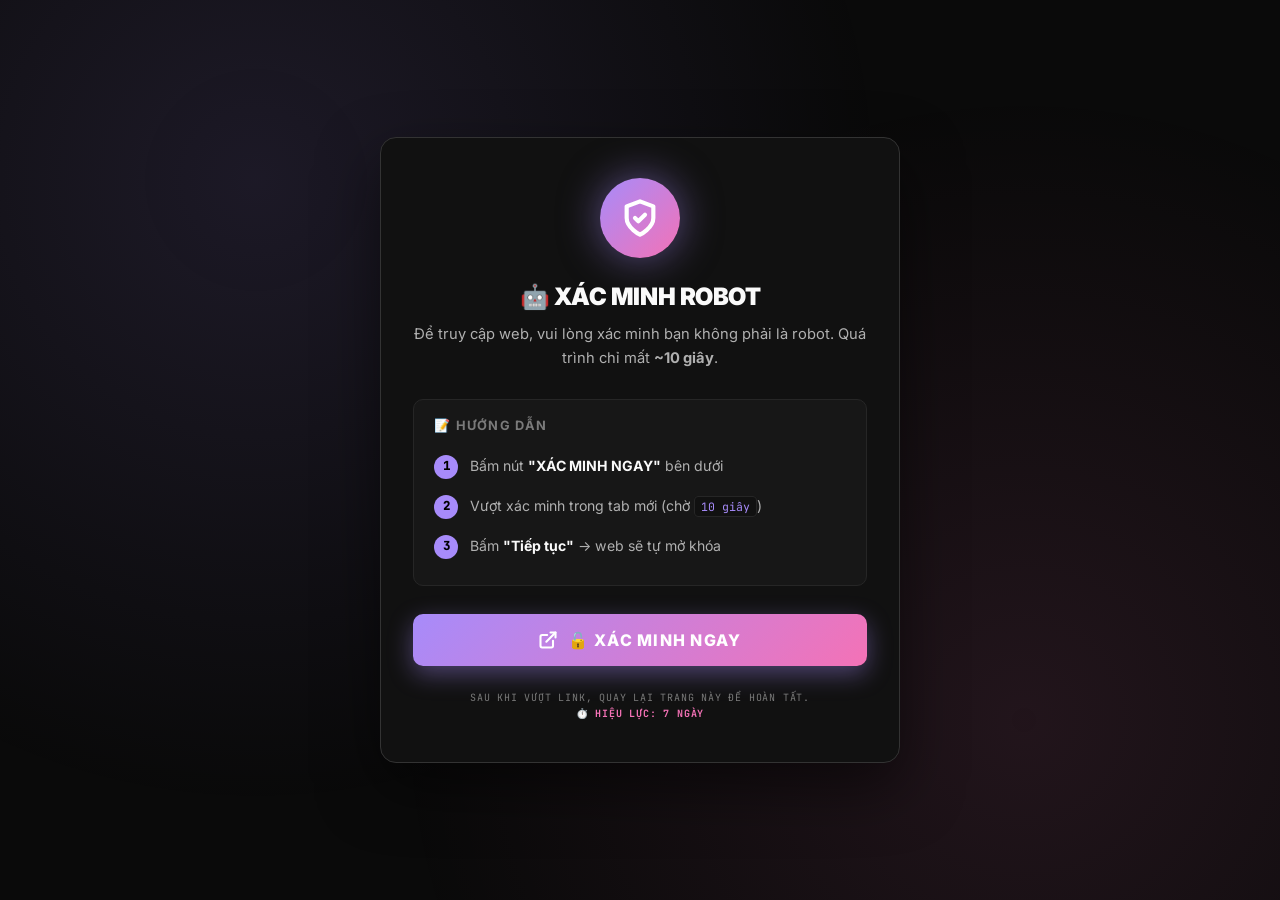
==== verify.html @ 73068fd5 "Create verify.html" ====
<!DOCTYPE html>
<html lang="vi" data-theme="dark">
<head>
<meta charset="UTF-8" />
<meta name="viewport" content="width=device-width, initial-scale=1.0" />
<title>Xác Minh Robot | Matchat67</title>
<meta name="robots" content="noindex, nofollow" />
<link rel="preconnect" href="https://fonts.googleapis.com" />
<link rel="preconnect" href="https://fonts.gstatic.com" crossorigin />
<link href="https://fonts.googleapis.com/css2?family=Inter:wght@400;500;700;800;900&family=JetBrains+Mono:wght@500;700&display=swap" rel="stylesheet" />
<style>
:root {
  --bg: #0a0a0a;
  --surface: #111111;
  --surface-2: #171717;
  --line: #262626;
  --line-strong: #333;
  --text: #fafafa;
  --text-soft: #b0b0b0;
  --muted: #7a7a7a;
  --purple: #a78bfa;
  --pink: #f472b6;
  --green: #34d399;
  --red: #f87171;
}
* { margin: 0; padding: 0; box-sizing: border-box; }
body {
  min-height: 100vh;
  background: var(--bg);
  color: var(--text);
  font-family: "Inter", system-ui, -apple-system, sans-serif;
  display: flex;
  align-items: center;
  justify-content: center;
  padding: 24px;
  overflow-x: hidden;
}
body::before {
  content: '';
  position: fixed;
  inset: 0;
  background:
    radial-gradient(circle at 20% 20%, rgba(167, 139, 250, .12), transparent 50%),
    radial-gradient(circle at 80% 80%, rgba(244, 114, 182, .1), transparent 50%);
  pointer-events: none;
  z-index: 0;
}
.verify-wrap {
  width: 100%;
  max-width: 520px;
  background: var(--surface);
  border: 1px solid var(--line-strong);
  border-radius: 16px;
  padding: 40px 32px;
  box-shadow: 0 24px 60px rgba(0, 0, 0, .5);
  position: relative;
  z-index: 1;
  text-align: center;
  animation: riseIn .5s cubic-bezier(.2, .8, .2, 1);
}
@keyframes riseIn {
  from { opacity: 0; transform: translateY(16px); }
  to { opacity: 1; transform: translateY(0); }
}
.verify-icon {
  width: 80px;
  height: 80px;
  margin: 0 auto 24px;
  background: linear-gradient(135deg, var(--purple), var(--pink));
  border-radius: 50%;
  display: flex;
  align-items: center;
  justify-content: center;
  box-shadow: 0 0 40px rgba(167, 139, 250, .5);
  animation: pulseGlow 2.5s ease-in-out infinite;
}
@keyframes pulseGlow {
  0%, 100% { box-shadow: 0 0 30px rgba(167, 139, 250, .4); }
  50% { box-shadow: 0 0 60px rgba(167, 139, 250, .8); }
}
.verify-icon svg {
  width: 40px;
  height: 40px;
  color: #fff;
  stroke-width: 2.5;
}
.verify-title {
  font-size: 1.5rem;
  font-weight: 900;
  letter-spacing: -.02em;
  color: var(--text);
  margin-bottom: 12px;
  text-transform: uppercase;
}
.verify-sub {
  font-size: .92rem;
  color: var(--text-soft);
  line-height: 1.6;
  margin-bottom: 28px;
}
.verify-steps {
  background: var(--surface-2);
  border: 1px solid var(--line);
  border-radius: 10px;
  padding: 18px 20px;
  margin-bottom: 28px;
  text-align: left;
}
.verify-steps h4 {
  font-size: .8rem;
  font-weight: 700;
  color: var(--muted);
  text-transform: uppercase;
  letter-spacing: .1em;
  margin-bottom: 14px;
}
.verify-step {
  display: flex;
  align-items: flex-start;
  gap: 12px;
  padding: 8px 0;
  font-size: .88rem;
  color: var(--text-soft);
  line-height: 1.5;
}
.verify-step-num {
  flex-shrink: 0;
  width: 24px;
  height: 24px;
  border-radius: 50%;
  background: var(--purple);
  color: #000;
  font-weight: 800;
  font-size: .78rem;
  display: flex;
  align-items: center;
  justify-content: center;
  font-family: "JetBrains Mono", monospace;
}
.verify-step b { color: var(--text); }
.verify-step code {
  font-family: "JetBrains Mono", monospace;
  font-size: .82em;
  padding: 2px 6px;
  background: var(--surface);
  border: 1px solid var(--line);
  border-radius: 4px;
  color: var(--purple);
}
.verify-btn {
  display: inline-flex;
  align-items: center;
  justify-content: center;
  gap: 10px;
  width: 100%;
  padding: 16px 24px;
  background: linear-gradient(135deg, var(--purple), var(--pink));
  color: #fff;
  border: 0;
  border-radius: 10px;
  font-family: inherit;
  font-size: 1rem;
  font-weight: 800;
  letter-spacing: .08em;
  text-transform: uppercase;
  cursor: pointer;
  text-decoration: none;
  transition: all .25s cubic-bezier(.2, .8, .2, 1);
  box-shadow: 0 8px 24px rgba(167, 139, 250, .4);
  margin-bottom: 16px;
}
.verify-btn:hover {
  transform: translateY(-3px);
  box-shadow: 0 12px 32px rgba(167, 139, 250, .6);
}
.verify-btn:active { transform: translateY(0); }
.verify-btn svg {
  width: 20px;
  height: 20px;
  stroke-width: 2.5;
}
.verify-note {
  font-family: "JetBrains Mono", monospace;
  font-size: 10px;
  color: var(--muted);
  letter-spacing: .08em;
  text-transform: uppercase;
  line-height: 1.6;
  margin-top: 8px;
}
.verify-note strong { color: var(--pink); }
.verify-status {
  margin-top: 20px;
  padding: 12px;
  border-radius: 8px;
  font-size: .82rem;
  display: none;
}
.verify-status.show { display: block; }
.verify-status.waiting {
  background: rgba(167, 139, 250, .1);
  border: 1px solid var(--purple);
  color: var(--purple);
}
.verify-status.success {
  background: rgba(52, 211, 153, .1);
  border: 1px solid var(--green);
  color: var(--green);
}
.verify-status.error {
  background: rgba(248, 113, 113, .1);
  border: 1px solid var(--red);
  color: var(--red);
}
@media (max-width: 500px) {
  .verify-wrap { padding: 32px 22px; }
  .verify-icon { width: 68px; height: 68px; }
  .verify-icon svg { width: 34px; height: 34px; }
  .verify-title { font-size: 1.25rem; }
  .verify-sub { font-size: .85rem; }
}
</style>
</head>
<body>

<div class="verify-wrap">
  <div class="verify-icon">
    <svg viewBox="0 0 24 24" fill="none" stroke="currentColor" stroke-linecap="round" stroke-linejoin="round">
      <path d="M12 22s8-4 8-10V5l-8-3-8 3v7c0 6 8 10 8 10z" />
      <polyline points="9 12 11 14 15 10" />
    </svg>
  </div>

  <h1 class="verify-title">🤖 Xác Minh Robot</h1>
  <p class="verify-sub">
    Để truy cập web, vui lòng xác minh bạn không phải là robot. Quá trình chỉ mất <b>~10 giây</b>.
  </p>

  <div class="verify-steps">
    <h4>📝 Hướng dẫn</h4>
    <div class="verify-step">
      <span class="verify-step-num">1</span>
      <span>Bấm nút <b>"XÁC MINH NGAY"</b> bên dưới</span>
    </div>
    <div class="verify-step">
      <span class="verify-step-num">2</span>
      <span>Vượt xác minh trong tab mới (chờ <code>10 giây</code>)</span>
    </div>
    <div class="verify-step">
      <span class="verify-step-num">3</span>
      <span>Bấm <b>"Tiếp tục"</b> → web sẽ tự mở khóa</span>
    </div>
  </div>

  <a
    id="verifyBtn"
    class="verify-btn"
    href="#"
    target="_blank"
    rel="noopener noreferrer"
  >
    <svg viewBox="0 0 24 24" fill="none" stroke="currentColor" stroke-linecap="round" stroke-linejoin="round">
      <path d="M18 13v6a2 2 0 0 1-2 2H5a2 2 0 0 1-2-2V8a2 2 0 0 1 2-2h6" />
      <polyline points="15 3 21 3 21 9" />
      <line x1="10" y1="14" x2="21" y2="3" />
    </svg>
    <span>🔓 XÁC MINH NGAY</span>
  </a>

  <p class="verify-note">
    Sau khi vượt link, quay lại trang này để hoàn tất.<br>
    <strong>⏱️ Hiệu lực: 7 ngày</strong>
  </p>

  <div id="verifyStatus" class="verify-status"></div>
</div>

<script>
// ============ CONFIG ============
// ⚠️ SỬA 2 DÒNG NÀY NẾU CẦN
const VERIFY_CONFIG = {
  verifyLink: 'https://vuotnhanh.com/HYVi',
  webUrl: 'https://kenhmatchat-executor.vercel.app/',
  token: 'matchat2026',
  storageKey: 'matchat_verified_until',
  durationMs: 7 * 24 * 60 * 60 * 1000
};

// ============ ĐÃ VERIFY RỒI → VÀO WEB ============
const verifiedUntil = parseInt(localStorage.getItem(VERIFY_CONFIG.storageKey) || '0', 10);
if (Date.now() < verifiedUntil) {
  window.location.href = VERIFY_CONFIG.webUrl + '?verified=' + VERIFY_CONFIG.token;
}

// ============ CÓ TOKEN TRÊN URL → LƯU + VÀO WEB ============
const params = new URLSearchParams(window.location.search);
const tokenFromUrl = params.get('verified');
if (tokenFromUrl === VERIFY_CONFIG.token) {
  localStorage.setItem(
    VERIFY_CONFIG.storageKey,
    String(Date.now() + VERIFY_CONFIG.durationMs)
  );
  window.location.href = VERIFY_CONFIG.webUrl;
}

// ============ HANDLE NÚT VERIFY ============
const verifyBtn = document.getElementById('verifyBtn');
const statusEl = document.getElementById('verifyStatus');

verifyBtn.href = VERIFY_CONFIG.verifyLink;

verifyBtn.addEventListener('click', () => {
  statusEl.className = 'verify-status show waiting';
  statusEl.textContent = '⏳ Đang mở tab xác minh... Hoàn thành xác minh xong, quay lại đây.';
});

// ============ AUTO CHECK MỖI 2 GIÂY ============
setInterval(() => {
  const until = parseInt(localStorage.getItem(VERIFY_CONFIG.storageKey) || '0', 10);
  if (Date.now() < until) {
    statusEl.className = 'verify-status show success';
    statusEl.textContent = '✅ Xác minh thành công! Đang chuyển vào web...';
    setTimeout(() => {
      window.location.href = VERIFY_CONFIG.webUrl;
    }, 800);
  }
}, 2000);

// ============ NÚT TEST ẨN (Ctrl+Shift+V) ============
document.addEventListener('keydown', (e) => {
  if (e.ctrlKey && e.shiftKey && e.key.toLowerCase() === 'v') {
    e.preventDefault();
    localStorage.setItem(
      VERIFY_CONFIG.storageKey,
      String(Date.now() + VERIFY_CONFIG.durationMs)
    );
    statusEl.className = 'verify-status show success';
    statusEl.textContent = '✅ Đã bỏ qua xác minh (test mode). Đang vào web...';
    setTimeout(() => {
      window.location.href = VERIFY_CONFIG.webUrl;
    }, 600);
  }
});
</script>

</body>
</html>
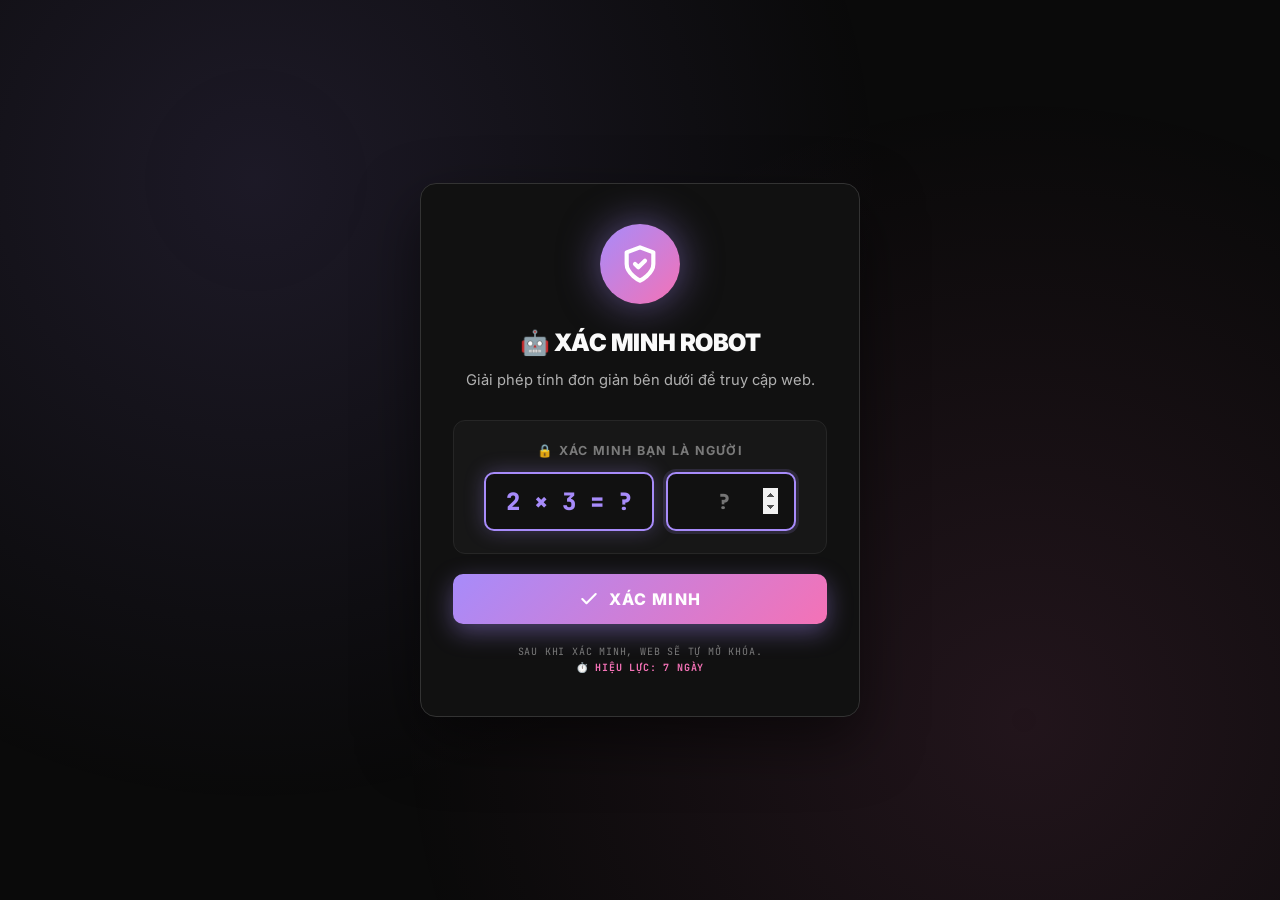
==== commit 99f1a5c6: "Update verify.html" ====
--- a/verify.html
+++ b/verify.html
@@ -47,7 +47,7 @@
 }
 .verify-wrap {
   width: 100%;
-  max-width: 520px;
+  max-width: 440px;
   background: var(--surface);
   border: 1px solid var(--line-strong);
   border-radius: 16px;
@@ -78,12 +78,7 @@
   0%, 100% { box-shadow: 0 0 30px rgba(167, 139, 250, .4); }
   50% { box-shadow: 0 0 60px rgba(167, 139, 250, .8); }
 }
-.verify-icon svg {
-  width: 40px;
-  height: 40px;
-  color: #fff;
-  stroke-width: 2.5;
-}
+.verify-icon svg { width: 40px; height: 40px; color: #fff; stroke-width: 2.5; }
 .verify-title {
   font-size: 1.5rem;
   font-weight: 900;
@@ -98,54 +93,68 @@
   line-height: 1.6;
   margin-bottom: 28px;
 }
-.verify-steps {
+.captcha-box {
   background: var(--surface-2);
   border: 1px solid var(--line);
-  border-radius: 10px;
-  padding: 18px 20px;
-  margin-bottom: 28px;
-  text-align: left;
-}
-.verify-steps h4 {
-  font-size: .8rem;
+  border-radius: 12px;
+  padding: 22px 20px;
+  margin-bottom: 20px;
+}
+.captcha-label {
+  display: block;
+  font-size: .78rem;
   font-weight: 700;
   color: var(--muted);
   text-transform: uppercase;
   letter-spacing: .1em;
   margin-bottom: 14px;
 }
-.verify-step {
-  display: flex;
-  align-items: flex-start;
-  gap: 12px;
-  padding: 8px 0;
-  font-size: .88rem;
-  color: var(--text-soft);
-  line-height: 1.5;
-}
-.verify-step-num {
-  flex-shrink: 0;
-  width: 24px;
-  height: 24px;
-  border-radius: 50%;
-  background: var(--purple);
-  color: #000;
-  font-weight: 800;
-  font-size: .78rem;
+.captcha-row {
   display: flex;
   align-items: center;
   justify-content: center;
+  gap: 12px;
+}
+.captcha-question {
   font-family: "JetBrains Mono", monospace;
-}
-.verify-step b { color: var(--text); }
-.verify-step code {
+  font-size: 1.5rem;
+  font-weight: 800;
+  color: var(--purple);
+  padding: 12px 20px;
+  background: var(--surface);
+  border: 2px solid var(--purple);
+  border-radius: 10px;
+  white-space: nowrap;
+  box-shadow: 0 0 20px rgba(167, 139, 250, .3);
+}
+.captcha-input {
+  flex: 1;
+  min-width: 0;
+  max-width: 130px;
+  padding: 14px 16px;
+  background: var(--surface);
+  border: 2px solid var(--line-strong);
+  border-radius: 10px;
+  color: var(--text);
   font-family: "JetBrains Mono", monospace;
-  font-size: .82em;
-  padding: 2px 6px;
-  background: var(--surface);
-  border: 1px solid var(--line);
-  border-radius: 4px;
-  color: var(--purple);
+  font-size: 1.3rem;
+  font-weight: 800;
+  text-align: center;
+  outline: none;
+  transition: all .2s;
+}
+.captcha-input:focus {
+  border-color: var(--purple);
+  box-shadow: 0 0 0 3px rgba(167, 139, 250, .15);
+}
+.captcha-input.error {
+  border-color: var(--red);
+  animation: shake .4s;
+}
+@keyframes shake {
+  0%, 100% { transform: translateX(0); }
+  25% { transform: translateX(-6px); }
+  75% { transform: translateX(6px); }
 }
 .verify-btn {
   display: inline-flex;
@@ -153,7 +162,7 @@
   justify-content: center;
   gap: 10px;
   width: 100%;
-  padding: 16px 24px;
+  padding: 15px 24px;
   background: linear-gradient(135deg, var(--purple), var(--pink));
   color: #fff;
   border: 0;
@@ -164,60 +173,52 @@
   letter-spacing: .08em;
   text-transform: uppercase;
   cursor: pointer;
-  text-decoration: none;
   transition: all .25s cubic-bezier(.2, .8, .2, 1);
   box-shadow: 0 8px 24px rgba(167, 139, 250, .4);
-  margin-bottom: 16px;
-}
-.verify-btn:hover {
+}
+.verify-btn:hover:not(:disabled) {
   transform: translateY(-3px);
   box-shadow: 0 12px 32px rgba(167, 139, 250, .6);
 }
 .verify-btn:active { transform: translateY(0); }
+.verify-btn:disabled {
+  opacity: .5;
+  cursor: not-allowed;
+  transform: none;
+}
 .verify-btn svg {
   width: 20px;
   height: 20px;
   stroke-width: 2.5;
 }
+.verify-error {
+  margin-top: 14px;
+  padding: 10px 14px;
+  background: rgba(248, 113, 113, .1);
+  border: 1px solid var(--red);
+  color: var(--red);
+  border-radius: 8px;
+  font-size: .82rem;
+  display: none;
+}
+.verify-error.show { display: block; }
 .verify-note {
+  margin-top: 20px;
   font-family: "JetBrains Mono", monospace;
   font-size: 10px;
   color: var(--muted);
   letter-spacing: .08em;
   text-transform: uppercase;
   line-height: 1.6;
-  margin-top: 8px;
 }
 .verify-note strong { color: var(--pink); }
-.verify-status {
-  margin-top: 20px;
-  padding: 12px;
-  border-radius: 8px;
-  font-size: .82rem;
-  display: none;
-}
-.verify-status.show { display: block; }
-.verify-status.waiting {
-  background: rgba(167, 139, 250, .1);
-  border: 1px solid var(--purple);
-  color: var(--purple);
-}
-.verify-status.success {
-  background: rgba(52, 211, 153, .1);
-  border: 1px solid var(--green);
-  color: var(--green);
-}
-.verify-status.error {
-  background: rgba(248, 113, 113, .1);
-  border: 1px solid var(--red);
-  color: var(--red);
-}
 @media (max-width: 500px) {
   .verify-wrap { padding: 32px 22px; }
   .verify-icon { width: 68px; height: 68px; }
   .verify-icon svg { width: 34px; height: 34px; }
   .verify-title { font-size: 1.25rem; }
-  .verify-sub { font-size: .85rem; }
+  .captcha-question { font-size: 1.3rem; padding: 10px 14px; }
+  .captcha-input { font-size: 1.1rem; max-width: 100px; }
 }
 </style>
 </head>
@@ -233,98 +234,135 @@
 
   <h1 class="verify-title">🤖 Xác Minh Robot</h1>
   <p class="verify-sub">
-    Để truy cập web, vui lòng xác minh bạn không phải là robot. Quá trình chỉ mất <b>~10 giây</b>.
+    Giải phép tính đơn giản bên dưới để truy cập web.
   </p>
 
-  <div class="verify-steps">
-    <h4>📝 Hướng dẫn</h4>
-    <div class="verify-step">
-      <span class="verify-step-num">1</span>
-      <span>Bấm nút <b>"XÁC MINH NGAY"</b> bên dưới</span>
-    </div>
-    <div class="verify-step">
-      <span class="verify-step-num">2</span>
-      <span>Vượt xác minh trong tab mới (chờ <code>10 giây</code>)</span>
-    </div>
-    <div class="verify-step">
-      <span class="verify-step-num">3</span>
-      <span>Bấm <b>"Tiếp tục"</b> → web sẽ tự mở khóa</span>
+  <div class="captcha-box">
+    <label class="captcha-label" for="captchaInput">🔒 Xác minh bạn là người</label>
+    <div class="captcha-row">
+      <div class="captcha-question" id="captchaQuestion">1 + 1 = ?</div>
+      <input
+        type="number"
+        class="captcha-input"
+        id="captchaInput"
+        placeholder="?"
+        autocomplete="off"
+        inputmode="numeric"
+      />
     </div>
   </div>
 
-  <a
-    id="verifyBtn"
-    class="verify-btn"
-    href="#"
-    target="_blank"
-    rel="noopener noreferrer"
-  >
+  <button id="verifyBtn" class="verify-btn" type="button">
     <svg viewBox="0 0 24 24" fill="none" stroke="currentColor" stroke-linecap="round" stroke-linejoin="round">
-      <path d="M18 13v6a2 2 0 0 1-2 2H5a2 2 0 0 1-2-2V8a2 2 0 0 1 2-2h6" />
-      <polyline points="15 3 21 3 21 9" />
-      <line x1="10" y1="14" x2="21" y2="3" />
+      <polyline points="20 6 9 17 4 12" />
     </svg>
-    <span>🔓 XÁC MINH NGAY</span>
-  </a>
+    <span>XÁC MINH</span>
+  </button>
+
+  <div class="verify-error" id="verifyError"></div>
 
   <p class="verify-note">
-    Sau khi vượt link, quay lại trang này để hoàn tất.<br>
+    Sau khi xác minh, web sẽ tự mở khóa.<br>
     <strong>⏱️ Hiệu lực: 7 ngày</strong>
   </p>
-
-  <div id="verifyStatus" class="verify-status"></div>
 </div>
 
 <script>
 // ============ CONFIG ============
-// ⚠️ SỬA 2 DÒNG NÀY NẾU CẦN
 const VERIFY_CONFIG = {
-  verifyLink: 'https://vuotnhanh.com/HYVi',
   webUrl: 'https://kenhmatchat-executor.vercel.app/',
-  token: 'matchat2026',
   storageKey: 'matchat_verified_until',
-  durationMs: 7 * 24 * 60 * 60 * 1000
+  durationMs: 7 * 24 * 60 * 60 * 1000 // 7 ngày
 };
 
 // ============ ĐÃ VERIFY RỒI → VÀO WEB ============
 const verifiedUntil = parseInt(localStorage.getItem(VERIFY_CONFIG.storageKey) || '0', 10);
 if (Date.now() < verifiedUntil) {
-  window.location.href = VERIFY_CONFIG.webUrl + '?verified=' + VERIFY_CONFIG.token;
-}
-
-// ============ CÓ TOKEN TRÊN URL → LƯU + VÀO WEB ============
-const params = new URLSearchParams(window.location.search);
-const tokenFromUrl = params.get('verified');
-if (tokenFromUrl === VERIFY_CONFIG.token) {
-  localStorage.setItem(
-    VERIFY_CONFIG.storageKey,
-    String(Date.now() + VERIFY_CONFIG.durationMs)
-  );
-  window.location.href = VERIFY_CONFIG.webUrl;
-}
-
-// ============ HANDLE NÚT VERIFY ============
+  window.location.replace(VERIFY_CONFIG.webUrl);
+}
+
+// ============ TẠO CAPTCHA ============
+let captchaAnswer = 0;
+
+function generateCaptcha() {
+  const ops = ['+', '-', '×'];
+  const op = ops[Math.floor(Math.random() * ops.length)];
+  let a, b, result;
+
+  if (op === '+') {
+    a = Math.floor(Math.random() * 9) + 1;
+    b = Math.floor(Math.random() * 9) + 1;
+    result = a + b;
+  } else if (op === '-') {
+    a = Math.floor(Math.random() * 8) + 3;
+    b = Math.floor(Math.random() * 5) + 1;
+    if (a < b) [a, b] = [b, a];
+    result = a - b;
+  } else {
+    a = Math.floor(Math.random() * 4) + 1;
+    b = Math.floor(Math.random() * 4) + 1;
+    result = a * b;
+  }
+
+  captchaAnswer = result;
+  document.getElementById('captchaQuestion').textContent = `${a} ${op} ${b} = ?`;
+  document.getElementById('captchaInput').value = '';
+  document.getElementById('captchaInput').classList.remove('error');
+  document.getElementById('verifyError').classList.remove('show');
+}
+
+// ============ HANDLE XÁC MINH ============
 const verifyBtn = document.getElementById('verifyBtn');
-const statusEl = document.getElementById('verifyStatus');
-
-verifyBtn.href = VERIFY_CONFIG.verifyLink;
-
-verifyBtn.addEventListener('click', () => {
-  statusEl.className = 'verify-status show waiting';
-  statusEl.textContent = '⏳ Đang mở tab xác minh... Hoàn thành xác minh xong, quay lại đây.';
+const captchaInput = document.getElementById('captchaInput');
+const errorEl = document.getElementById('verifyError');
+
+function submitVerify() {
+  const userAnswer = parseInt(captchaInput.value, 10);
+  
+  if (isNaN(userAnswer)) {
+    errorEl.textContent = '❌ Vui lòng nhập đáp án';
+    errorEl.classList.add('show');
+    captchaInput.classList.add('error');
+    captchaInput.focus();
+    return;
+  }
+
+  if (userAnswer === captchaAnswer) {
+    // Đúng → lưu + vào web
+    localStorage.setItem(
+      VERIFY_CONFIG.storageKey,
+      String(Date.now() + VERIFY_CONFIG.durationMs)
+    );
+    errorEl.classList.remove('show');
+    verifyBtn.disabled = true;
+    verifyBtn.innerHTML = '<span>✅ Đang vào web...</span>';
+    setTimeout(() => {
+      window.location.replace(VERIFY_CONFIG.webUrl);
+    }, 500);
+  } else {
+    // Sai → hiện lỗi + tạo câu mới
+    errorEl.textContent = '❌ Sai đáp án. Thử lại câu khác!';
+    errorEl.classList.add('show');
+    captchaInput.classList.add('error');
+    setTimeout(() => {
+      generateCaptcha();
+      captchaInput.focus();
+    }, 800);
+  }
+}
+
+verifyBtn.addEventListener('click', submitVerify);
+
+captchaInput.addEventListener('keydown', (e) => {
+  if (e.key === 'Enter') {
+    e.preventDefault();
+    submitVerify();
+  }
 });
 
-// ============ AUTO CHECK MỖI 2 GIÂY ============
-setInterval(() => {
-  const until = parseInt(localStorage.getItem(VERIFY_CONFIG.storageKey) || '0', 10);
-  if (Date.now() < until) {
-    statusEl.className = 'verify-status show success';
-    statusEl.textContent = '✅ Xác minh thành công! Đang chuyển vào web...';
-    setTimeout(() => {
-      window.location.href = VERIFY_CONFIG.webUrl;
-    }, 800);
-  }
-}, 2000);
+captchaInput.addEventListener('input', () => {
+  captchaInput.classList.remove('error');
+});
 
 // ============ NÚT TEST ẨN (Ctrl+Shift+V) ============
 document.addEventListener('keydown', (e) => {
@@ -334,13 +372,13 @@
       VERIFY_CONFIG.storageKey,
       String(Date.now() + VERIFY_CONFIG.durationMs)
     );
-    statusEl.className = 'verify-status show success';
-    statusEl.textContent = '✅ Đã bỏ qua xác minh (test mode). Đang vào web...';
-    setTimeout(() => {
-      window.location.href = VERIFY_CONFIG.webUrl;
-    }, 600);
+    window.location.replace(VERIFY_CONFIG.webUrl);
   }
 });
+
+// ============ INIT ============
+generateCaptcha();
+captchaInput.focus();
 </script>
 
 </body>
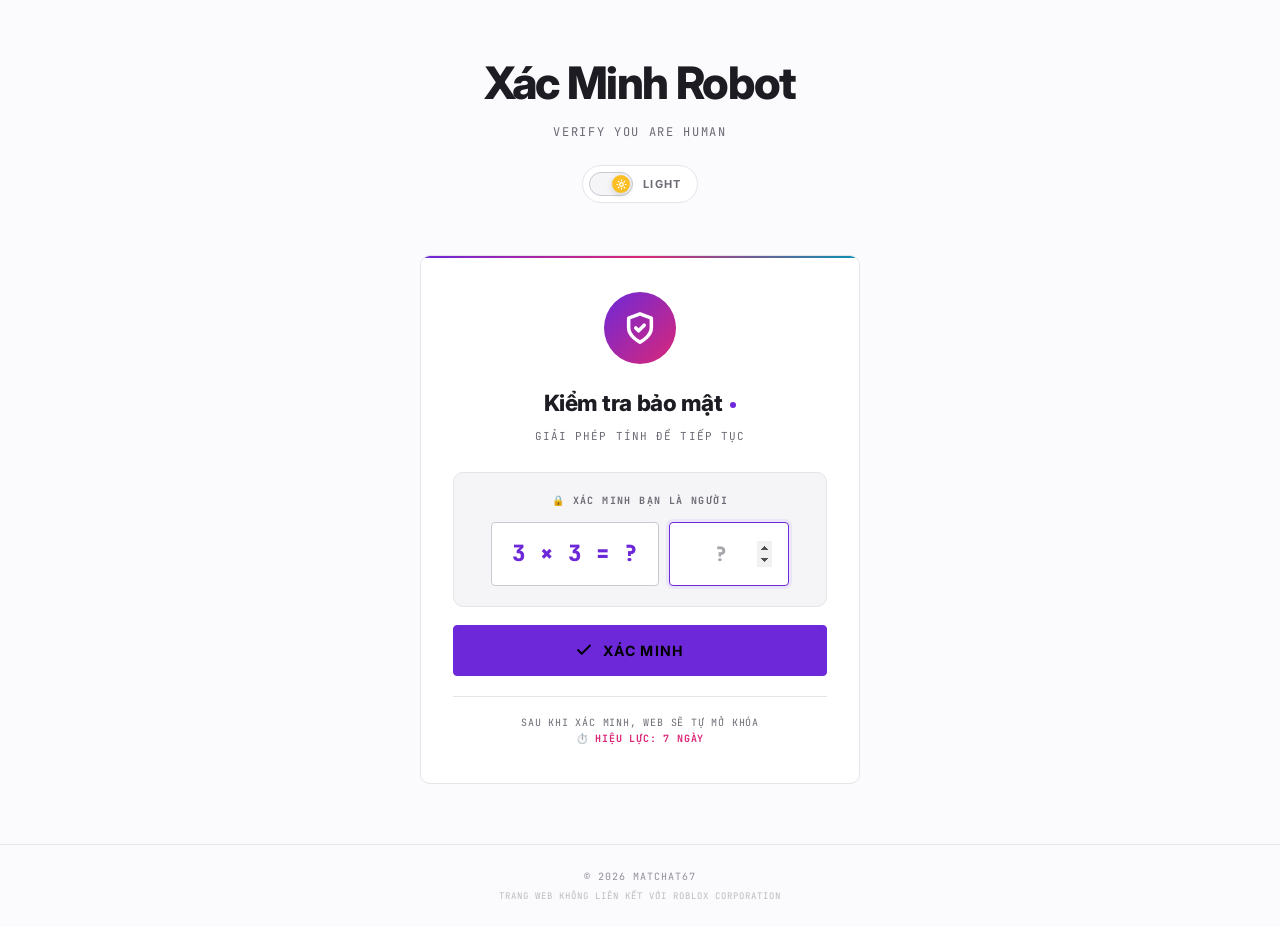
==== commit 01d60e01: "Update verify.html" ====
--- a/verify.html
+++ b/verify.html
@@ -3,146 +3,345 @@
 <head>
 <meta charset="UTF-8" />
 <meta name="viewport" content="width=device-width, initial-scale=1.0" />
-<title>Xác Minh Robot | Matchat67</title>
+<title>Xác Minh | Matchat67</title>
 <meta name="robots" content="noindex, nofollow" />
+<meta name="theme-color" content="#0a0a0a" media="(prefers-color-scheme: dark)" />
+<meta name="theme-color" content="#f7f7f8" media="(prefers-color-scheme: light)" />
+
+<script>
+  (function () {
+    try {
+      var stored = localStorage.getItem('theme');
+      var prefersDark = window.matchMedia('(prefers-color-scheme: dark)').matches;
+      var theme = stored || (prefersDark ? 'dark' : 'light');
+      document.documentElement.setAttribute('data-theme', theme);
+    } catch (e) {
+      document.documentElement.setAttribute('data-theme', 'dark');
+    }
+  })();
+</script>
+
 <link rel="preconnect" href="https://fonts.googleapis.com" />
 <link rel="preconnect" href="https://fonts.gstatic.com" crossorigin />
 <link href="https://fonts.googleapis.com/css2?family=Inter:wght@400;500;700;800;900&family=JetBrains+Mono:wght@500;700&display=swap" rel="stylesheet" />
+
 <style>
-:root {
+/* ============ THEME TOKENS (giống web chính) ============ */
+:root, [data-theme="dark"] {
   --bg: #0a0a0a;
   --surface: #111111;
   --surface-2: #171717;
+  --surface-hover: #1c1c1c;
   --line: #262626;
   --line-strong: #333;
   --text: #fafafa;
   --text-soft: #b0b0b0;
   --muted: #7a7a7a;
+  --dim: #6b6b6b;
   --purple: #a78bfa;
   --pink: #f472b6;
+  --blue: #60a5fa;
+  --cyan: #22d3ee;
   --green: #34d399;
   --red: #f87171;
-}
-* { margin: 0; padding: 0; box-sizing: border-box; }
+  --shadow-toast: 0 8px 24px rgba(0, 0, 0, .4);
+  --shadow-modal: 0 24px 60px rgba(0, 0, 0, .45);
+  --shadow-thumb: 0 2px 6px rgba(0, 0, 0, .25);
+  --selection-bg: #a78bfa;
+  --selection-text: #000;
+  --t: 180ms cubic-bezier(.2, .8, .2, 1);
+  --t-theme: 300ms cubic-bezier(.4, 0, .2, 1);
+  --radius: 4px;
+  --radius-lg: 10px;
+}
+[data-theme="light"] {
+  --bg: #fbfbfd;
+  --surface: #ffffff;
+  --surface-2: #f5f5f7;
+  --surface-hover: #eef0f4;
+  --line: #e4e4e9;
+  --line-strong: #c9c9d1;
+  --text: #1c1c22;
+  --text-soft: #4b4b55;
+  --muted: #6b6b75;
+  --dim: #909099;
+  --purple: #6d28d9;
+  --pink: #db2777;
+  --blue: #2563eb;
+  --cyan: #0891b2;
+  --green: #059669;
+  --red: #dc2626;
+  --shadow-toast: 0 8px 24px rgba(0, 0, 0, .12);
+  --shadow-modal: 0 24px 60px rgba(0, 0, 0, .18);
+  --shadow-thumb: 0 2px 6px rgba(0, 0, 0, .15);
+  --selection-bg: #6d28d9;
+  --selection-text: #ffffff;
+}
+
+*, *::before, *::after { margin: 0; padding: 0; box-sizing: border-box; }
+html { scroll-behavior: smooth; -webkit-text-size-adjust: 100%; }
 body {
   min-height: 100vh;
   background: var(--bg);
   color: var(--text);
-  font-family: "Inter", system-ui, -apple-system, sans-serif;
-  display: flex;
-  align-items: center;
+  font-family: "Inter", system-ui, -apple-system, "Segoe UI", Roboto, sans-serif;
+  -webkit-font-smoothing: antialiased;
+  overflow-x: hidden;
+  font-feature-settings: "ss01", "cv01";
+  line-height: 1.5;
+  transition: background var(--t-theme), color var(--t-theme);
+  display: flex;
+  flex-direction: column;
+}
+::selection { background: var(--selection-bg); color: var(--selection-text); }
+::-webkit-scrollbar { width: 8px; height: 8px; }
+::-webkit-scrollbar-track { background: var(--bg); }
+::-webkit-scrollbar-thumb { background: var(--line-strong); border-radius: 4px; }
+::-webkit-scrollbar-thumb:hover { background: var(--dim); }
+:focus-visible { outline: 2px solid var(--purple); outline-offset: 2px; border-radius: 2px; }
+
+button, a, input { touch-action: manipulation; -webkit-tap-highlight-color: transparent; }
+
+/* ============ HEADER (giống web chính) ============ */
+.site-header {
+  padding: 60px 24px 32px;
+  text-align: center;
+  animation: riseIn .5s ease both;
+}
+.site-header h1 {
+  font-size: clamp(1.8rem, 4vw, 2.8rem);
+  font-weight: 800;
+  letter-spacing: -.03em;
+  line-height: 1.05;
+  color: var(--text);
+}
+.site-header p {
+  font-family: "JetBrains Mono", monospace;
+  font-size: 12px;
+  color: var(--muted);
+  letter-spacing: .14em;
+  text-transform: uppercase;
+  margin-top: 16px;
+}
+@keyframes riseIn {
+  from { opacity: 0; transform: translateY(12px); }
+  to { opacity: 1; transform: translateY(0); }
+}
+
+/* ============ THEME TOGGLE (giống web chính) ============ */
+.header-actions {
+  display: flex;
   justify-content: center;
-  padding: 24px;
-  overflow-x: hidden;
-}
-body::before {
-  content: '';
-  position: fixed;
-  inset: 0;
-  background:
-    radial-gradient(circle at 20% 20%, rgba(167, 139, 250, .12), transparent 50%),
-    radial-gradient(circle at 80% 80%, rgba(244, 114, 182, .1), transparent 50%);
-  pointer-events: none;
-  z-index: 0;
-}
-.verify-wrap {
+  align-items: center;
+  gap: 12px;
+  margin-top: 24px;
+  flex-wrap: wrap;
+}
+.theme-toggle {
+  display: inline-flex;
+  align-items: center;
+  gap: 10px;
+  padding: 6px 14px 6px 6px;
+  background: var(--surface);
+  border: 1px solid var(--line);
+  border-radius: 999px;
+  cursor: pointer;
+  font-family: inherit;
+  font-size: 11px;
+  font-weight: 700;
+  letter-spacing: .12em;
+  text-transform: uppercase;
+  color: var(--muted);
+  transition: background var(--t), border-color var(--t), color var(--t), transform var(--t);
+}
+.theme-toggle:hover {
+  border-color: var(--line-strong);
+  color: var(--text);
+  transform: translateY(-1px);
+}
+.theme-toggle-track {
+  position: relative;
+  width: 44px;
+  height: 24px;
+  background: var(--surface-2);
+  border: 1px solid var(--line-strong);
+  border-radius: 999px;
+  display: inline-flex;
+  align-items: center;
+  flex-shrink: 0;
+}
+.theme-toggle-thumb {
+  position: absolute;
+  top: 2px;
+  left: 2px;
+  width: 18px;
+  height: 18px;
+  border-radius: 50%;
+  background: var(--purple);
+  display: flex;
+  align-items: center;
+  justify-content: center;
+  transition: transform .35s cubic-bezier(.5, 1.6, .4, 1), background var(--t-theme);
+  box-shadow: var(--shadow-thumb);
+}
+[data-theme="light"] .theme-toggle-thumb {
+  transform: translateX(20px);
+  background: var(--amber, #fbbf24);
+}
+.theme-toggle .icon {
+  width: 11px;
+  height: 11px;
+  stroke-width: 2.5;
+  transition: opacity .25s ease, transform .35s ease;
+  position: absolute;
+}
+[data-theme="dark"] .theme-toggle .icon-sun { opacity: 0; transform: rotate(-90deg) scale(.5); }
+[data-theme="dark"] .theme-toggle .icon-moon { opacity: 1; transform: rotate(0) scale(1); color: #fff; }
+[data-theme="light"] .theme-toggle .icon-sun { opacity: 1; transform: rotate(0) scale(1); color: #fff; }
+[data-theme="light"] .theme-toggle .icon-moon { opacity: 0; transform: rotate(90deg) scale(.5); }
+.theme-toggle-label { min-width: 40px; text-align: left; }
+
+/* ============ MAIN ============ */
+main {
+  flex: 1;
+  display: flex;
+  align-items: center;
+  justify-content: center;
+  padding: 20px 24px 60px;
+}
+
+/* ============ VERIFY CARD ============ */
+.verify-card {
   width: 100%;
   max-width: 440px;
   background: var(--surface);
-  border: 1px solid var(--line-strong);
-  border-radius: 16px;
-  padding: 40px 32px;
-  box-shadow: 0 24px 60px rgba(0, 0, 0, .5);
+  border: 1px solid var(--line);
+  border-radius: var(--radius-lg);
+  padding: 36px 32px;
   position: relative;
-  z-index: 1;
-  text-align: center;
-  animation: riseIn .5s cubic-bezier(.2, .8, .2, 1);
-}
-@keyframes riseIn {
-  from { opacity: 0; transform: translateY(16px); }
-  to { opacity: 1; transform: translateY(0); }
-}
-.verify-icon {
-  width: 80px;
-  height: 80px;
-  margin: 0 auto 24px;
+  overflow: hidden;
+  animation: riseIn .5s ease .1s both;
+}
+.verify-card::before {
+  content: '';
+  position: absolute;
+  top: 0; left: 0; right: 0;
+  height: 2px;
+  background: linear-gradient(90deg, var(--purple), var(--pink), var(--cyan));
+  transform: scaleX(1);
+}
+
+.verify-icon-wrap {
+  width: 72px;
+  height: 72px;
+  margin: 0 auto 22px;
   background: linear-gradient(135deg, var(--purple), var(--pink));
   border-radius: 50%;
   display: flex;
   align-items: center;
   justify-content: center;
-  box-shadow: 0 0 40px rgba(167, 139, 250, .5);
   animation: pulseGlow 2.5s ease-in-out infinite;
 }
 @keyframes pulseGlow {
-  0%, 100% { box-shadow: 0 0 30px rgba(167, 139, 250, .4); }
-  50% { box-shadow: 0 0 60px rgba(167, 139, 250, .8); }
-}
-.verify-icon svg { width: 40px; height: 40px; color: #fff; stroke-width: 2.5; }
+  0%, 100% { box-shadow: 0 0 24px rgba(167, 139, 250, .35); }
+  50% { box-shadow: 0 0 48px rgba(167, 139, 250, .65); }
+}
+.verify-icon-wrap svg {
+  width: 34px;
+  height: 34px;
+  color: #fff;
+  stroke-width: 2.5;
+}
+
 .verify-title {
-  font-size: 1.5rem;
-  font-weight: 900;
+  font-size: 1.4rem;
+  font-weight: 800;
   letter-spacing: -.02em;
   color: var(--text);
-  margin-bottom: 12px;
+  text-align: center;
+  margin-bottom: 8px;
+}
+.verify-title::after {
+  content: '';
+  display: inline-block;
+  width: 6px;
+  height: 6px;
+  background: var(--purple);
+  border-radius: 50%;
+  margin-left: 8px;
+  vertical-align: middle;
+  animation: blink 1.2s steps(2, end) infinite;
+}
+@keyframes blink { 50% { opacity: 0; } }
+
+.verify-sub {
+  text-align: center;
+  font-family: "JetBrains Mono", monospace;
+  font-size: 11px;
+  color: var(--muted);
+  letter-spacing: .1em;
   text-transform: uppercase;
-}
-.verify-sub {
-  font-size: .92rem;
-  color: var(--text-soft);
-  line-height: 1.6;
   margin-bottom: 28px;
 }
+
+/* ============ CAPTCHA BOX ============ */
 .captcha-box {
   background: var(--surface-2);
   border: 1px solid var(--line);
-  border-radius: 12px;
-  padding: 22px 20px;
-  margin-bottom: 20px;
+  border-radius: var(--radius-lg);
+  padding: 20px;
+  margin-bottom: 18px;
 }
 .captcha-label {
   display: block;
-  font-size: .78rem;
+  font-family: "JetBrains Mono", monospace;
+  font-size: 10px;
   font-weight: 700;
   color: var(--muted);
   text-transform: uppercase;
-  letter-spacing: .1em;
+  letter-spacing: .14em;
   margin-bottom: 14px;
+  text-align: center;
 }
 .captcha-row {
   display: flex;
-  align-items: center;
+  align-items: stretch;
   justify-content: center;
-  gap: 12px;
+  gap: 10px;
 }
 .captcha-question {
   font-family: "JetBrains Mono", monospace;
-  font-size: 1.5rem;
+  font-size: 1.4rem;
   font-weight: 800;
   color: var(--purple);
-  padding: 12px 20px;
+  padding: 14px 20px;
   background: var(--surface);
-  border: 2px solid var(--purple);
-  border-radius: 10px;
+  border: 1px solid var(--line-strong);
+  border-radius: var(--radius);
   white-space: nowrap;
-  box-shadow: 0 0 20px rgba(167, 139, 250, .3);
+  display: flex;
+  align-items: center;
+  letter-spacing: .04em;
 }
 .captcha-input {
   flex: 1;
   min-width: 0;
-  max-width: 130px;
+  max-width: 120px;
   padding: 14px 16px;
   background: var(--surface);
-  border: 2px solid var(--line-strong);
-  border-radius: 10px;
+  border: 1px solid var(--line-strong);
+  border-radius: var(--radius);
   color: var(--text);
   font-family: "JetBrains Mono", monospace;
-  font-size: 1.3rem;
+  font-size: 1.25rem;
   font-weight: 800;
   text-align: center;
   outline: none;
-  transition: all .2s;
-}
+  transition: all var(--t);
+  -webkit-appearance: none;
+  appearance: none;
+}
+.captcha-input::placeholder { color: var(--muted); opacity: .6; }
 .captcha-input:focus {
   border-color: var(--purple);
   box-shadow: 0 0 0 3px rgba(167, 139, 250, .15);
@@ -156,123 +355,273 @@
   25% { transform: translateX(-6px); }
   75% { transform: translateX(6px); }
 }
+
+/* ============ BUTTON (giống .btn trong web chính) ============ */
 .verify-btn {
-  display: inline-flex;
-  align-items: center;
-  justify-content: center;
-  gap: 10px;
   width: 100%;
-  padding: 15px 24px;
-  background: linear-gradient(135deg, var(--purple), var(--pink));
-  color: #fff;
-  border: 0;
-  border-radius: 10px;
+  padding: 14px 18px;
+  border: 1px solid var(--purple);
+  border-radius: var(--radius);
+  background: var(--purple);
+  color: #000;
   font-family: inherit;
-  font-size: 1rem;
-  font-weight: 800;
+  font-size: .88rem;
+  font-weight: 700;
   letter-spacing: .08em;
   text-transform: uppercase;
   cursor: pointer;
-  transition: all .25s cubic-bezier(.2, .8, .2, 1);
-  box-shadow: 0 8px 24px rgba(167, 139, 250, .4);
+  transition: background var(--t), color var(--t), border-color var(--t), transform var(--t);
+  position: relative;
+  overflow: hidden;
+  display: flex;
+  align-items: center;
+  justify-content: center;
+  gap: 10px;
+  min-height: 48px;
+}
+.verify-btn::after {
+  content: '→';
+  font-family: "JetBrains Mono", monospace;
+  font-size: 1rem;
+  opacity: 0;
+  transform: translateX(-6px);
+  transition: opacity var(--t), transform var(--t);
+}
+.verify-btn:hover:not(:disabled)::after {
+  opacity: 1;
+  transform: translateX(0);
 }
 .verify-btn:hover:not(:disabled) {
-  transform: translateY(-3px);
-  box-shadow: 0 12px 32px rgba(167, 139, 250, .6);
+  background: var(--pink);
+  border-color: var(--pink);
+  transform: translateY(-2px);
 }
 .verify-btn:active { transform: translateY(0); }
 .verify-btn:disabled {
-  opacity: .5;
+  opacity: .6;
   cursor: not-allowed;
   transform: none;
 }
+.verify-btn:disabled::after { content: none; }
 .verify-btn svg {
-  width: 20px;
-  height: 20px;
+  width: 18px;
+  height: 18px;
   stroke-width: 2.5;
 }
+
+/* ============ ERROR ============ */
 .verify-error {
   margin-top: 14px;
   padding: 10px 14px;
   background: rgba(248, 113, 113, .1);
   border: 1px solid var(--red);
   color: var(--red);
-  border-radius: 8px;
-  font-size: .82rem;
+  border-radius: var(--radius);
+  font-family: "JetBrains Mono", monospace;
+  font-size: 11px;
+  letter-spacing: .04em;
+  text-align: center;
   display: none;
 }
-.verify-error.show { display: block; }
+.verify-error.show {
+  display: block;
+  animation: shake .4s;
+}
+
+/* ============ NOTE ============ */
 .verify-note {
   margin-top: 20px;
+  padding-top: 18px;
+  border-top: 1px solid var(--line);
   font-family: "JetBrains Mono", monospace;
   font-size: 10px;
   color: var(--muted);
   letter-spacing: .08em;
   text-transform: uppercase;
   line-height: 1.6;
+  text-align: center;
 }
 .verify-note strong { color: var(--pink); }
+
+/* ============ FOOTER ============ */
+footer {
+  text-align: center;
+  padding: 24px;
+  font-family: "JetBrains Mono", monospace;
+  font-size: 10px;
+  color: var(--dim);
+  letter-spacing: .1em;
+  text-transform: uppercase;
+  border-top: 1px solid var(--line);
+}
+footer small {
+  display: block;
+  margin-top: 6px;
+  font-size: 9px;
+  opacity: .6;
+}
+
+/* ============ TOAST ============ */
+.toast-container {
+  position: fixed;
+  bottom: 24px;
+  right: 24px;
+  display: flex;
+  flex-direction: column;
+  gap: 10px;
+  z-index: 10000;
+  pointer-events: none;
+  max-width: calc(100vw - 48px);
+}
+.toast {
+  display: flex;
+  align-items: center;
+  gap: 10px;
+  padding: 12px 18px;
+  background: var(--surface);
+  border: 1px solid var(--line-strong);
+  border-radius: var(--radius-lg);
+  color: var(--text);
+  font-size: .88rem;
+  font-weight: 600;
+  box-shadow: var(--shadow-toast);
+  pointer-events: auto;
+  animation: toastIn .35s cubic-bezier(.2, .8, .2, 1) both;
+  min-width: 220px;
+  max-width: 380px;
+}
+.toast.toast-out { animation: toastOut .3s cubic-bezier(.4, 0, 1, 1) both; }
+.toast-icon { width: 18px; height: 18px; flex-shrink: 0; }
+.toast.success { border-color: var(--green); }
+.toast.success .toast-icon { color: var(--green); }
+.toast.error { border-color: var(--red); }
+.toast.error .toast-icon { color: var(--red); }
+.toast.info { border-color: var(--purple); }
+.toast.info .toast-icon { color: var(--purple); }
+@keyframes toastIn {
+  from { opacity: 0; transform: translateY(20px) scale(.95); }
+  to { opacity: 1; transform: translateY(0) scale(1); }
+}
+@keyframes toastOut { to { opacity: 0; transform: translateX(30px); } }
+
+/* ============ RESPONSIVE ============ */
 @media (max-width: 500px) {
-  .verify-wrap { padding: 32px 22px; }
-  .verify-icon { width: 68px; height: 68px; }
-  .verify-icon svg { width: 34px; height: 34px; }
-  .verify-title { font-size: 1.25rem; }
-  .captcha-question { font-size: 1.3rem; padding: 10px 14px; }
-  .captcha-input { font-size: 1.1rem; max-width: 100px; }
+  .site-header { padding: 40px 20px 24px; }
+  .site-header h1 { font-size: 1.6rem; }
+  .verify-card { padding: 28px 22px; }
+  .verify-icon-wrap { width: 60px; height: 60px; }
+  .verify-icon-wrap svg { width: 28px; height: 28px; }
+  .verify-title { font-size: 1.2rem; }
+  .captcha-question { font-size: 1.2rem; padding: 12px 16px; }
+  .captcha-input { font-size: 1.1rem; max-width: 90px; }
+  .toast-container {
+    bottom: 16px;
+    right: 16px;
+    left: 16px;
+    max-width: none;
+  }
+  .toast { width: 100%; min-width: 0; }
+}
+
+@media (prefers-reduced-motion: reduce) {
+  *, *::before, *::after {
+    animation-duration: .001ms !important;
+    animation-iteration-count: 1 !important;
+    transition-duration: .001ms !important;
+    scroll-behavior: auto !important;
+  }
 }
 </style>
 </head>
 <body>
 
-<div class="verify-wrap">
-  <div class="verify-icon">
-    <svg viewBox="0 0 24 24" fill="none" stroke="currentColor" stroke-linecap="round" stroke-linejoin="round">
-      <path d="M12 22s8-4 8-10V5l-8-3-8 3v7c0 6 8 10 8 10z" />
-      <polyline points="9 12 11 14 15 10" />
-    </svg>
+<!-- HEADER -->
+<header class="site-header">
+  <h1>Xác Minh Robot</h1>
+  <p>Verify you are human</p>
+
+  <div class="header-actions">
+    <button class="theme-toggle" id="themeToggle" type="button"
+            aria-label="Chuyển chế độ sáng/tối"
+            title="Chuyển chế độ sáng/tối (Ctrl+Shift+L)">
+      <span class="theme-toggle-track" aria-hidden="true">
+        <span class="theme-toggle-thumb">
+          <svg class="icon icon-sun" viewBox="0 0 24 24" fill="none" stroke="currentColor"
+               stroke-width="2" stroke-linecap="round" stroke-linejoin="round" aria-hidden="true">
+            <circle cx="12" cy="12" r="4"/>
+            <path d="M12 2v2M12 20v2M4.93 4.93l1.41 1.41M17.66 17.66l1.41 1.41M2 12h2M20 12h2M6.34 17.66l-1.41 1.41M19.07 4.93l-1.41 1.41"/>
+          </svg>
+          <svg class="icon icon-moon" viewBox="0 0 24 24" fill="none" stroke="currentColor"
+               stroke-width="2" stroke-linecap="round" stroke-linejoin="round" aria-hidden="true">
+            <path d="M21 12.79A9 9 0 1 1 11.21 3 7 7 0 0 0 21 12.79z"/>
+          </svg>
+        </span>
+      </span>
+      <span class="theme-toggle-label" data-role="theme-label">Dark</span>
+    </button>
   </div>
-
-  <h1 class="verify-title">🤖 Xác Minh Robot</h1>
-  <p class="verify-sub">
-    Giải phép tính đơn giản bên dưới để truy cập web.
-  </p>
-
-  <div class="captcha-box">
-    <label class="captcha-label" for="captchaInput">🔒 Xác minh bạn là người</label>
-    <div class="captcha-row">
-      <div class="captcha-question" id="captchaQuestion">1 + 1 = ?</div>
-      <input
-        type="number"
-        class="captcha-input"
-        id="captchaInput"
-        placeholder="?"
-        autocomplete="off"
-        inputmode="numeric"
-      />
+</header>
+
+<!-- MAIN -->
+<main>
+  <div class="verify-card">
+    <div class="verify-icon-wrap">
+      <svg viewBox="0 0 24 24" fill="none" stroke="currentColor" stroke-linecap="round" stroke-linejoin="round">
+        <path d="M12 22s8-4 8-10V5l-8-3-8 3v7c0 6 8 10 8 10z" />
+        <polyline points="9 12 11 14 15 10" />
+      </svg>
     </div>
+
+    <h2 class="verify-title">Kiểm tra bảo mật</h2>
+    <p class="verify-sub">Giải phép tính để tiếp tục</p>
+
+    <div class="captcha-box">
+      <label class="captcha-label" for="captchaInput">🔒 Xác minh bạn là người</label>
+      <div class="captcha-row">
+        <div class="captcha-question" id="captchaQuestion">1 + 1 = ?</div>
+        <input
+          type="number"
+          class="captcha-input"
+          id="captchaInput"
+          placeholder="?"
+          autocomplete="off"
+          inputmode="numeric"
+        />
+      </div>
+    </div>
+
+    <button id="verifyBtn" class="verify-btn" type="button">
+      <svg viewBox="0 0 24 24" fill="none" stroke="currentColor" stroke-linecap="round" stroke-linejoin="round">
+        <polyline points="20 6 9 17 4 12" />
+      </svg>
+      <span>XÁC MINH</span>
+    </button>
+
+    <div class="verify-error" id="verifyError"></div>
+
+    <p class="verify-note">
+      Sau khi xác minh, web sẽ tự mở khóa<br>
+      <strong>⏱️ Hiệu lực: 7 ngày</strong>
+    </p>
   </div>
-
-  <button id="verifyBtn" class="verify-btn" type="button">
-    <svg viewBox="0 0 24 24" fill="none" stroke="currentColor" stroke-linecap="round" stroke-linejoin="round">
-      <polyline points="20 6 9 17 4 12" />
-    </svg>
-    <span>XÁC MINH</span>
-  </button>
-
-  <div class="verify-error" id="verifyError"></div>
-
-  <p class="verify-note">
-    Sau khi xác minh, web sẽ tự mở khóa.<br>
-    <strong>⏱️ Hiệu lực: 7 ngày</strong>
-  </p>
-</div>
+</main>
+
+<!-- FOOTER -->
+<footer>
+  &copy; 2026 Matchat67
+  <small>Trang web không liên kết với Roblox Corporation</small>
+</footer>
+
+<!-- TOAST -->
+<div class="toast-container" id="toastContainer" aria-live="polite" aria-atomic="true"></div>
 
 <script>
 // ============ CONFIG ============
 const VERIFY_CONFIG = {
   webUrl: 'https://kenhmatchat-executor.vercel.app/',
   storageKey: 'matchat_verified_until',
-  durationMs: 7 * 24 * 60 * 60 * 1000 // 7 ngày
+  durationMs: 7 * 24 * 60 * 60 * 1000,
+  themeKey: 'theme'
 };
 
 // ============ ĐÃ VERIFY RỒI → VÀO WEB ============
@@ -281,7 +630,63 @@
   window.location.replace(VERIFY_CONFIG.webUrl);
 }
 
-// ============ TẠO CAPTCHA ============
+// ============ THEME TOGGLE ============
+const themeToggle = document.getElementById('themeToggle');
+const themeLabel = document.querySelector('[data-role="theme-label"]');
+
+function updateThemeLabel(theme) {
+  if (themeLabel) themeLabel.textContent = theme === 'dark' ? 'Dark' : 'Light';
+}
+updateThemeLabel(document.documentElement.getAttribute('data-theme') || 'dark');
+
+themeToggle.addEventListener('click', () => {
+  const current = document.documentElement.getAttribute('data-theme') || 'dark';
+  const next = current === 'dark' ? 'light' : 'dark';
+  document.documentElement.setAttribute('data-theme', next);
+  localStorage.setItem(VERIFY_CONFIG.themeKey, next);
+  updateThemeLabel(next);
+});
+
+document.addEventListener('keydown', (e) => {
+  if ((e.ctrlKey || e.metaKey) && e.shiftKey && e.key.toLowerCase() === 'l') {
+    e.preventDefault();
+    themeToggle.click();
+  }
+});
+
+// ============ TOAST ============
+const TOAST_ICONS = {
+  success: '<svg class="toast-icon" viewBox="0 0 24 24" fill="none" stroke="currentColor" stroke-width="2.5" stroke-linecap="round" stroke-linejoin="round"><polyline points="20 6 9 17 4 12"/></svg>',
+  error: '<svg class="toast-icon" viewBox="0 0 24 24" fill="none" stroke="currentColor" stroke-width="2.5" stroke-linecap="round" stroke-linejoin="round"><circle cx="12" cy="12" r="10"/><line x1="12" y1="8" x2="12" y2="12"/><line x1="12" y1="16" x2="12.01" y2="16"/></svg>',
+  info: '<svg class="toast-icon" viewBox="0 0 24 24" fill="none" stroke="currentColor" stroke-width="2.5" stroke-linecap="round" stroke-linejoin="round"><circle cx="12" cy="12" r="10"/><line x1="12" y1="16" x2="12" y2="12"/><line x1="12" y1="8" x2="12.01" y2="8"/></svg>'
+};
+
+function showToast(message, type = 'info', duration = 3000) {
+  const container = document.getElementById('toastContainer');
+  if (!container) return;
+
+  const toast = document.createElement('div');
+  toast.className = `toast ${type}`;
+  toast.setAttribute('role', 'status');
+
+  const iconWrap = document.createElement('span');
+  iconWrap.innerHTML = TOAST_ICONS[type] || TOAST_ICONS.info;
+
+  const text = document.createElement('span');
+  text.textContent = message;
+
+  toast.appendChild(iconWrap);
+  toast.appendChild(text);
+  container.appendChild(toast);
+
+  setTimeout(() => {
+    toast.classList.add('toast-out');
+    toast.addEventListener('animationend', () => toast.remove(), { once: true });
+    setTimeout(() => toast.remove(), 500);
+  }, duration);
+}
+
+// ============ CAPTCHA ============
 let captchaAnswer = 0;
 
 function generateCaptcha() {
@@ -311,14 +716,14 @@
   document.getElementById('verifyError').classList.remove('show');
 }
 
-// ============ HANDLE XÁC MINH ============
+// ============ SUBMIT VERIFY ============
 const verifyBtn = document.getElementById('verifyBtn');
 const captchaInput = document.getElementById('captchaInput');
 const errorEl = document.getElementById('verifyError');
 
 function submitVerify() {
   const userAnswer = parseInt(captchaInput.value, 10);
-  
+
   if (isNaN(userAnswer)) {
     errorEl.textContent = '❌ Vui lòng nhập đáp án';
     errorEl.classList.add('show');
@@ -336,14 +741,16 @@
     errorEl.classList.remove('show');
     verifyBtn.disabled = true;
     verifyBtn.innerHTML = '<span>✅ Đang vào web...</span>';
+    showToast('Xác minh thành công!', 'success', 1500);
     setTimeout(() => {
       window.location.replace(VERIFY_CONFIG.webUrl);
-    }, 500);
+    }, 700);
   } else {
     // Sai → hiện lỗi + tạo câu mới
-    errorEl.textContent = '❌ Sai đáp án. Thử lại câu khác!';
+    errorEl.textContent = '❌ Sai đáp án. Thử lại!';
     errorEl.classList.add('show');
     captchaInput.classList.add('error');
+    showToast('Sai đáp án, thử lại', 'error', 2000);
     setTimeout(() => {
       generateCaptcha();
       captchaInput.focus();
@@ -372,7 +779,10 @@
       VERIFY_CONFIG.storageKey,
       String(Date.now() + VERIFY_CONFIG.durationMs)
     );
-    window.location.replace(VERIFY_CONFIG.webUrl);
+    showToast('Đã bỏ qua xác minh (test)', 'info', 1000);
+    setTimeout(() => {
+      window.location.replace(VERIFY_CONFIG.webUrl);
+    }, 500);
   }
 });
 
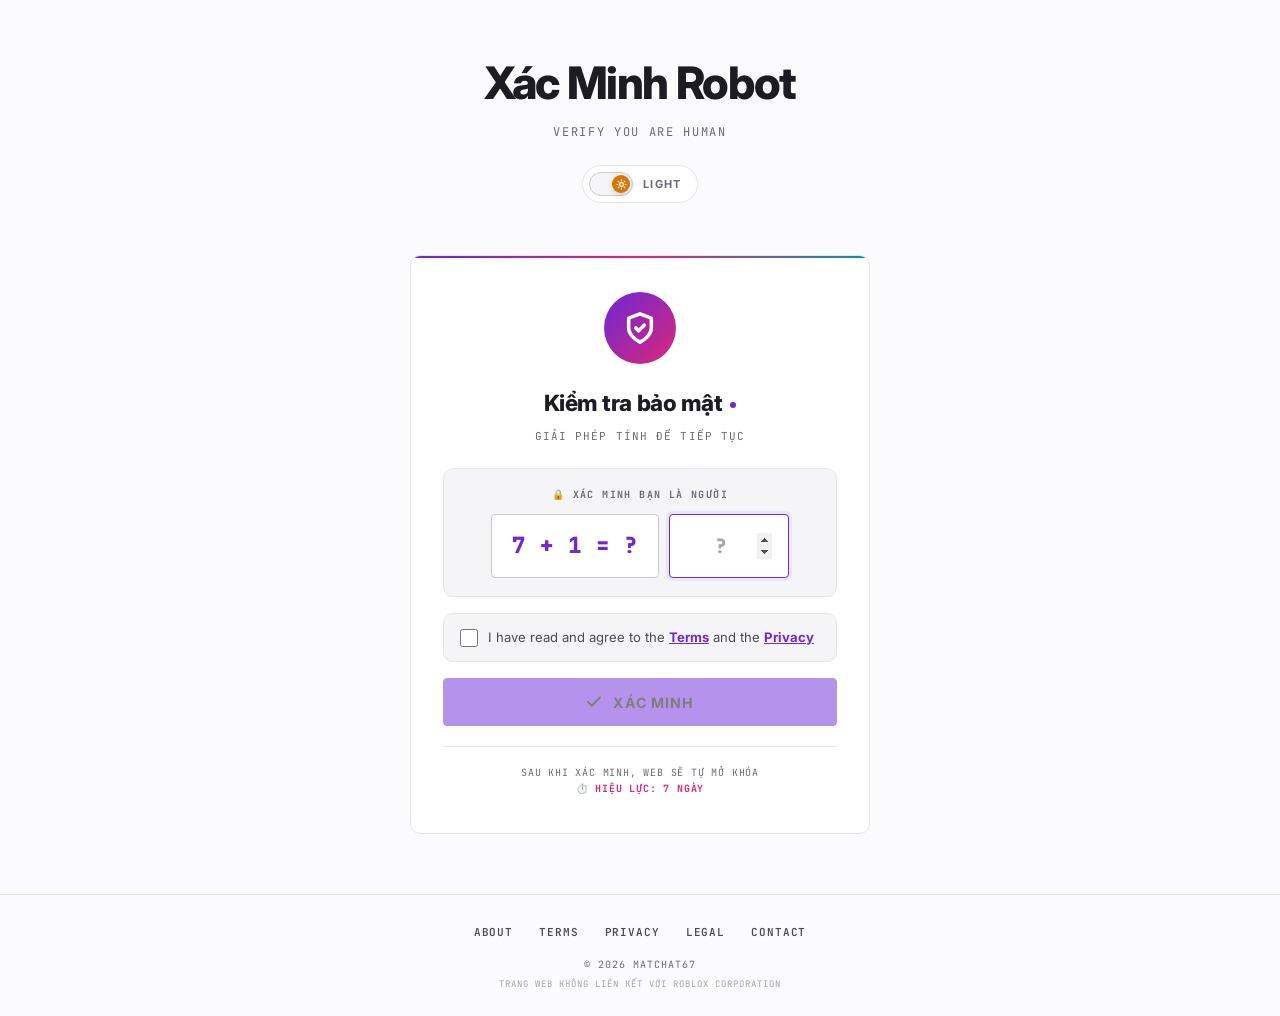
==== commit b3a8fc69: "Update verify.html" ====
--- a/verify.html
+++ b/verify.html
@@ -26,7 +26,6 @@
 <link href="https://fonts.googleapis.com/css2?family=Inter:wght@400;500;700;800;900&family=JetBrains+Mono:wght@500;700&display=swap" rel="stylesheet" />
 
 <style>
-/* ============ THEME TOKENS (giống web chính) ============ */
 :root, [data-theme="dark"] {
   --bg: #0a0a0a;
   --surface: #111111;
@@ -37,13 +36,12 @@
   --text: #fafafa;
   --text-soft: #b0b0b0;
   --muted: #7a7a7a;
-  --dim: #6b6b6b;
   --purple: #a78bfa;
   --pink: #f472b6;
-  --blue: #60a5fa;
   --cyan: #22d3ee;
   --green: #34d399;
   --red: #f87171;
+  --amber: #fbbf24;
   --shadow-toast: 0 8px 24px rgba(0, 0, 0, .4);
   --shadow-modal: 0 24px 60px rgba(0, 0, 0, .45);
   --shadow-thumb: 0 2px 6px rgba(0, 0, 0, .25);
@@ -64,13 +62,12 @@
   --text: #1c1c22;
   --text-soft: #4b4b55;
   --muted: #6b6b75;
-  --dim: #909099;
   --purple: #6d28d9;
   --pink: #db2777;
-  --blue: #2563eb;
   --cyan: #0891b2;
   --green: #059669;
   --red: #dc2626;
+  --amber: #d97706;
   --shadow-toast: 0 8px 24px rgba(0, 0, 0, .12);
   --shadow-modal: 0 24px 60px rgba(0, 0, 0, .18);
   --shadow-thumb: 0 2px 6px rgba(0, 0, 0, .15);
@@ -87,7 +84,6 @@
   font-family: "Inter", system-ui, -apple-system, "Segoe UI", Roboto, sans-serif;
   -webkit-font-smoothing: antialiased;
   overflow-x: hidden;
-  font-feature-settings: "ss01", "cv01";
   line-height: 1.5;
   transition: background var(--t-theme), color var(--t-theme);
   display: flex;
@@ -97,12 +93,9 @@
 ::-webkit-scrollbar { width: 8px; height: 8px; }
 ::-webkit-scrollbar-track { background: var(--bg); }
 ::-webkit-scrollbar-thumb { background: var(--line-strong); border-radius: 4px; }
-::-webkit-scrollbar-thumb:hover { background: var(--dim); }
 :focus-visible { outline: 2px solid var(--purple); outline-offset: 2px; border-radius: 2px; }
-
 button, a, input { touch-action: manipulation; -webkit-tap-highlight-color: transparent; }
 
-/* ============ HEADER (giống web chính) ============ */
 .site-header {
   padding: 60px 24px 32px;
   text-align: center;
@@ -127,8 +120,6 @@
   from { opacity: 0; transform: translateY(12px); }
   to { opacity: 1; transform: translateY(0); }
 }
-
-/* ============ THEME TOGGLE (giống web chính) ============ */
 .header-actions {
   display: flex;
   justify-content: center;
@@ -186,7 +177,7 @@
 }
 [data-theme="light"] .theme-toggle-thumb {
   transform: translateX(20px);
-  background: var(--amber, #fbbf24);
+  background: var(--amber);
 }
 .theme-toggle .icon {
   width: 11px;
@@ -201,7 +192,6 @@
 [data-theme="light"] .theme-toggle .icon-moon { opacity: 0; transform: rotate(90deg) scale(.5); }
 .theme-toggle-label { min-width: 40px; text-align: left; }
 
-/* ============ MAIN ============ */
 main {
   flex: 1;
   display: flex;
@@ -210,10 +200,9 @@
   padding: 20px 24px 60px;
 }
 
-/* ============ VERIFY CARD ============ */
 .verify-card {
   width: 100%;
-  max-width: 440px;
+  max-width: 460px;
   background: var(--surface);
   border: 1px solid var(--line);
   border-radius: var(--radius-lg);
@@ -228,7 +217,6 @@
   top: 0; left: 0; right: 0;
   height: 2px;
   background: linear-gradient(90deg, var(--purple), var(--pink), var(--cyan));
-  transform: scaleX(1);
 }
 
 .verify-icon-wrap {
@@ -246,12 +234,7 @@
   0%, 100% { box-shadow: 0 0 24px rgba(167, 139, 250, .35); }
   50% { box-shadow: 0 0 48px rgba(167, 139, 250, .65); }
 }
-.verify-icon-wrap svg {
-  width: 34px;
-  height: 34px;
-  color: #fff;
-  stroke-width: 2.5;
-}
+.verify-icon-wrap svg { width: 34px; height: 34px; color: #fff; stroke-width: 2.5; }
 
 .verify-title {
   font-size: 1.4rem;
@@ -281,16 +264,15 @@
   color: var(--muted);
   letter-spacing: .1em;
   text-transform: uppercase;
-  margin-bottom: 28px;
-}
-
-/* ============ CAPTCHA BOX ============ */
+  margin-bottom: 24px;
+}
+
 .captcha-box {
   background: var(--surface-2);
   border: 1px solid var(--line);
   border-radius: var(--radius-lg);
-  padding: 20px;
-  margin-bottom: 18px;
+  padding: 18px;
+  margin-bottom: 16px;
 }
 .captcha-label {
   display: block;
@@ -300,7 +282,7 @@
   color: var(--muted);
   text-transform: uppercase;
   letter-spacing: .14em;
-  margin-bottom: 14px;
+  margin-bottom: 12px;
   text-align: center;
 }
 .captcha-row {
@@ -356,7 +338,43 @@
   75% { transform: translateX(6px); }
 }
 
-/* ============ BUTTON (giống .btn trong web chính) ============ */
+/* TERMS CHECKBOX */
+.terms-checkbox {
+  display: flex;
+  align-items: flex-start;
+  gap: 10px;
+  padding: 14px 16px;
+  background: var(--surface-2);
+  border: 1px solid var(--line);
+  border-radius: var(--radius-lg);
+  margin-bottom: 16px;
+  cursor: pointer;
+  transition: all var(--t);
+  user-select: none;
+}
+.terms-checkbox:hover { border-color: var(--purple); }
+.terms-checkbox input {
+  width: 18px;
+  height: 18px;
+  margin-top: 1px;
+  accent-color: var(--purple);
+  cursor: pointer;
+  flex-shrink: 0;
+}
+.terms-checkbox span {
+  font-size: .82rem;
+  color: var(--text-soft);
+  line-height: 1.5;
+}
+.terms-checkbox a {
+  color: var(--purple);
+  text-decoration: underline;
+  font-weight: 700;
+  cursor: pointer;
+}
+.terms-checkbox a:hover { color: var(--pink); }
+
+/* BUTTON */
 .verify-btn {
   width: 100%;
   padding: 14px 18px;
@@ -370,46 +388,27 @@
   letter-spacing: .08em;
   text-transform: uppercase;
   cursor: pointer;
-  transition: background var(--t), color var(--t), border-color var(--t), transform var(--t);
-  position: relative;
-  overflow: hidden;
+  transition: all var(--t);
   display: flex;
   align-items: center;
   justify-content: center;
   gap: 10px;
   min-height: 48px;
 }
-.verify-btn::after {
-  content: '→';
-  font-family: "JetBrains Mono", monospace;
-  font-size: 1rem;
-  opacity: 0;
-  transform: translateX(-6px);
-  transition: opacity var(--t), transform var(--t);
-}
-.verify-btn:hover:not(:disabled)::after {
-  opacity: 1;
-  transform: translateX(0);
-}
 .verify-btn:hover:not(:disabled) {
   background: var(--pink);
   border-color: var(--pink);
+  color: #fff;
   transform: translateY(-2px);
 }
 .verify-btn:active { transform: translateY(0); }
 .verify-btn:disabled {
-  opacity: .6;
+  opacity: .5;
   cursor: not-allowed;
   transform: none;
 }
-.verify-btn:disabled::after { content: none; }
-.verify-btn svg {
-  width: 18px;
-  height: 18px;
-  stroke-width: 2.5;
-}
-
-/* ============ ERROR ============ */
+.verify-btn svg { width: 18px; height: 18px; stroke-width: 2.5; }
+
 .verify-error {
   margin-top: 14px;
   padding: 10px 14px;
@@ -423,12 +422,8 @@
   text-align: center;
   display: none;
 }
-.verify-error.show {
-  display: block;
-  animation: shake .4s;
-}
-
-/* ============ NOTE ============ */
+.verify-error.show { display: block; animation: shake .4s; }
+
 .verify-note {
   margin-top: 20px;
   padding-top: 18px;
@@ -443,16 +438,41 @@
 }
 .verify-note strong { color: var(--pink); }
 
-/* ============ FOOTER ============ */
+/* FOOTER */
 footer {
   text-align: center;
   padding: 24px;
   font-family: "JetBrains Mono", monospace;
   font-size: 10px;
-  color: var(--dim);
+  color: var(--muted);
   letter-spacing: .1em;
   text-transform: uppercase;
   border-top: 1px solid var(--line);
+}
+.footer-links {
+  display: flex;
+  justify-content: center;
+  flex-wrap: wrap;
+  gap: 6px;
+  margin-bottom: 12px;
+}
+.footer-links button {
+  background: none;
+  border: 0;
+  color: var(--text-soft);
+  padding: 6px 10px;
+  border-radius: 6px;
+  font-family: inherit;
+  font-size: 11px;
+  font-weight: 600;
+  cursor: pointer;
+  transition: all var(--t);
+  text-transform: uppercase;
+  letter-spacing: .08em;
+}
+.footer-links button:hover {
+  color: var(--purple);
+  background: var(--surface-2);
 }
 footer small {
   display: block;
@@ -461,7 +481,7 @@
   opacity: .6;
 }
 
-/* ============ TOAST ============ */
+/* TOAST */
 .toast-container {
   position: fixed;
   bottom: 24px;
@@ -504,7 +524,98 @@
 }
 @keyframes toastOut { to { opacity: 0; transform: translateX(30px); } }
 
-/* ============ RESPONSIVE ============ */
+/* INFO MODAL */
+.info-overlay {
+  position: fixed;
+  inset: 0;
+  background: rgba(0, 0, 0, .72);
+  display: flex;
+  align-items: center;
+  justify-content: center;
+  z-index: 9998;
+  padding: 20px;
+  opacity: 0;
+  visibility: hidden;
+  transition: opacity .25s ease, visibility .25s ease;
+}
+.info-overlay.show { opacity: 1; visibility: visible; }
+.info-modal {
+  width: 100%;
+  max-width: 620px;
+  max-height: 88vh;
+  background: var(--surface);
+  color: var(--text);
+  border: 1px solid var(--line);
+  border-radius: var(--radius-lg);
+  box-shadow: var(--shadow-modal);
+  transform: translateY(16px) scale(.97);
+  transition: transform .3s cubic-bezier(.2, .8, .2, 1);
+  display: flex;
+  flex-direction: column;
+  overflow: hidden;
+}
+.info-overlay.show .info-modal { transform: translateY(0) scale(1); }
+.info-head {
+  display: flex;
+  align-items: center;
+  justify-content: space-between;
+  padding: 18px 22px;
+  border-bottom: 1px solid var(--line);
+  flex-shrink: 0;
+}
+.info-head h3 {
+  font-size: 1.05rem;
+  font-weight: 800;
+  letter-spacing: -.01em;
+  color: var(--text);
+  display: flex;
+  align-items: center;
+  gap: 10px;
+}
+.info-head h3 .info-eyebrow {
+  font-size: .68rem;
+  text-transform: uppercase;
+  color: var(--purple);
+  letter-spacing: .1em;
+  font-weight: 700;
+}
+.info-close {
+  width: 40px;
+  height: 40px;
+  border: 0;
+  background: transparent;
+  border-radius: 8px;
+  cursor: pointer;
+  display: flex;
+  align-items: center;
+  justify-content: center;
+  color: var(--muted);
+  transition: all var(--t);
+  flex-shrink: 0;
+}
+.info-close svg { width: 18px; height: 18px; }
+.info-close:hover { background: var(--surface-2); color: var(--text); }
+.info-body {
+  padding: 22px;
+  overflow-y: auto;
+  flex: 1;
+  color: var(--text-soft);
+  font-size: .9rem;
+  line-height: 1.7;
+}
+.info-body h4 {
+  color: var(--purple);
+  font-size: 1rem;
+  font-weight: 800;
+  margin: 18px 0 8px;
+}
+.info-body h4:first-child { margin-top: 0; }
+.info-body p { margin: 0 0 12px; }
+.info-body ul { padding-left: 22px; margin: 0 0 12px; }
+.info-body li { margin-bottom: 5px; }
+.info-body a { color: var(--purple); text-decoration: underline; font-weight: 600; }
+.info-body a:hover { color: var(--pink); }
+
 @media (max-width: 500px) {
   .site-header { padding: 40px 20px 24px; }
   .site-header h1 { font-size: 1.6rem; }
@@ -522,7 +633,6 @@
   }
   .toast { width: 100%; min-width: 0; }
 }
-
 @media (prefers-reduced-motion: reduce) {
   *, *::before, *::after {
     animation-duration: .001ms !important;
@@ -535,15 +645,13 @@
 </head>
 <body>
 
-<!-- HEADER -->
 <header class="site-header">
   <h1>Xác Minh Robot</h1>
   <p>Verify you are human</p>
 
   <div class="header-actions">
     <button class="theme-toggle" id="themeToggle" type="button"
-            aria-label="Chuyển chế độ sáng/tối"
-            title="Chuyển chế độ sáng/tối (Ctrl+Shift+L)">
+            aria-label="Chuyển chế độ sáng/tối">
       <span class="theme-toggle-track" aria-hidden="true">
         <span class="theme-toggle-thumb">
           <svg class="icon icon-sun" viewBox="0 0 24 24" fill="none" stroke="currentColor"
@@ -562,7 +670,6 @@
   </div>
 </header>
 
-<!-- MAIN -->
 <main>
   <div class="verify-card">
     <div class="verify-icon-wrap">
@@ -590,7 +697,17 @@
       </div>
     </div>
 
-    <button id="verifyBtn" class="verify-btn" type="button">
+    <label class="terms-checkbox">
+      <input type="checkbox" id="agreeTerms">
+      <span>
+        I have read and agree to the
+        <a href="#" onclick="event.preventDefault(); openInfo('terms')">Terms</a>
+        and the
+        <a href="#" onclick="event.preventDefault(); openInfo('privacy')">Privacy</a>
+      </span>
+    </label>
+
+    <button id="verifyBtn" class="verify-btn" type="button" disabled>
       <svg viewBox="0 0 24 24" fill="none" stroke="currentColor" stroke-linecap="round" stroke-linejoin="round">
         <polyline points="20 6 9 17 4 12" />
       </svg>
@@ -606,13 +723,38 @@
   </div>
 </main>
 
-<!-- FOOTER -->
 <footer>
+  <div class="footer-links">
+    <button type="button" onclick="openInfo('about')">About</button>
+    <button type="button" onclick="openInfo('terms')">Terms</button>
+    <button type="button" onclick="openInfo('privacy')">Privacy</button>
+    <button type="button" onclick="openInfo('legal')">Legal</button>
+    <button type="button" onclick="openInfo('contact')">Contact</button>
+  </div>
   &copy; 2026 Matchat67
   <small>Trang web không liên kết với Roblox Corporation</small>
 </footer>
 
-<!-- TOAST -->
+<!-- INFO MODAL -->
+<div class="info-overlay" id="infoOverlay" aria-hidden="true">
+  <div class="info-modal" role="dialog" aria-modal="true">
+    <div class="info-head">
+      <h3>
+        <span class="info-eyebrow" id="infoEyebrow">Thông tin</span>
+        <span id="infoTitle">About</span>
+      </h3>
+      <button class="info-close" id="infoClose" aria-label="Đóng" type="button">
+        <svg viewBox="0 0 24 24" fill="none" stroke="currentColor" stroke-width="2"
+             stroke-linecap="round" aria-hidden="true">
+          <line x1="18" y1="6" x2="6" y2="18" />
+          <line x1="6" y1="6" x2="18" y2="18" />
+        </svg>
+      </button>
+    </div>
+    <div class="info-body" id="infoBody"></div>
+  </div>
+</div>
+
 <div class="toast-container" id="toastContainer" aria-live="polite" aria-atomic="true"></div>
 
 <script>
@@ -633,12 +775,10 @@
 // ============ THEME TOGGLE ============
 const themeToggle = document.getElementById('themeToggle');
 const themeLabel = document.querySelector('[data-role="theme-label"]');
-
 function updateThemeLabel(theme) {
   if (themeLabel) themeLabel.textContent = theme === 'dark' ? 'Dark' : 'Light';
 }
 updateThemeLabel(document.documentElement.getAttribute('data-theme') || 'dark');
-
 themeToggle.addEventListener('click', () => {
   const current = document.documentElement.getAttribute('data-theme') || 'dark';
   const next = current === 'dark' ? 'light' : 'dark';
@@ -646,7 +786,6 @@
   localStorage.setItem(VERIFY_CONFIG.themeKey, next);
   updateThemeLabel(next);
 });
-
 document.addEventListener('keydown', (e) => {
   if ((e.ctrlKey || e.metaKey) && e.shiftKey && e.key.toLowerCase() === 'l') {
     e.preventDefault();
@@ -660,25 +799,13 @@
   error: '<svg class="toast-icon" viewBox="0 0 24 24" fill="none" stroke="currentColor" stroke-width="2.5" stroke-linecap="round" stroke-linejoin="round"><circle cx="12" cy="12" r="10"/><line x1="12" y1="8" x2="12" y2="12"/><line x1="12" y1="16" x2="12.01" y2="16"/></svg>',
   info: '<svg class="toast-icon" viewBox="0 0 24 24" fill="none" stroke="currentColor" stroke-width="2.5" stroke-linecap="round" stroke-linejoin="round"><circle cx="12" cy="12" r="10"/><line x1="12" y1="16" x2="12" y2="12"/><line x1="12" y1="8" x2="12.01" y2="8"/></svg>'
 };
-
 function showToast(message, type = 'info', duration = 3000) {
   const container = document.getElementById('toastContainer');
   if (!container) return;
-
   const toast = document.createElement('div');
   toast.className = `toast ${type}`;
-  toast.setAttribute('role', 'status');
-
-  const iconWrap = document.createElement('span');
-  iconWrap.innerHTML = TOAST_ICONS[type] || TOAST_ICONS.info;
-
-  const text = document.createElement('span');
-  text.textContent = message;
-
-  toast.appendChild(iconWrap);
-  toast.appendChild(text);
+  toast.innerHTML = (TOAST_ICONS[type] || TOAST_ICONS.info) + `<span>${message}</span>`;
   container.appendChild(toast);
-
   setTimeout(() => {
     toast.classList.add('toast-out');
     toast.addEventListener('animationend', () => toast.remove(), { once: true });
@@ -686,14 +813,124 @@
   }, duration);
 }
 
+// ============ INFO MODAL ============
+const INFO_CONTENT = {
+  about: {
+    eyebrow: 'Giới thiệu',
+    title: 'About Script Hub',
+    body: `
+      <h4>⚡ Matchat67 Executor</h4>
+      <p>Website tổng hợp Executor &amp; Client Roblox miễn phí, cập nhật liên tục với các tool hot nhất 2026: Delta, Solara, Xeno, Umi, Volcano và nhiều tool khác.</p>
+      <h4>🎯 Sứ mệnh</h4>
+      <ul>
+        <li>Cung cấp executor miễn phí, chất lượng cao</li>
+        <li>Cập nhật liên tục khi Roblox có bản mới</li>
+        <li>Xây dựng cộng đồng chia sẻ, hỗ trợ lẫn nhau</li>
+      </ul>
+      <h4>💬 Liên hệ</h4>
+      <p>Tham gia Discord: <a href="https://discord.gg/GrTCy2DHEX" target="_blank">discord.gg/GrTCy2DHEX</a></p>
+    `
+  },
+  terms: {
+    eyebrow: 'Điều khoản',
+    title: 'Terms of Service',
+    body: `
+      <h4>📜 Điều khoản sử dụng</h4>
+      <p>Bằng việc truy cập website, bạn đồng ý với các điều khoản sau:</p>
+      <h4>1. Mục đích sử dụng</h4>
+      <p>Executor trên web được cung cấp cho mục đích học tập, nghiên cứu và giải trí cá nhân.</p>
+      <h4>2. Trách nhiệm người dùng</h4>
+      <ul>
+        <li>Không sử dụng executor cho mục đích gây hại</li>
+        <li>Không bán lại, không phân phối lại với mục đích thương mại</li>
+        <li>Chấp nhận rủi ro có thể bị ban tài khoản Roblox</li>
+      </ul>
+      <h4>3. Miễn trừ trách nhiệm</h4>
+      <p>Chúng tôi không chịu trách nhiệm về bất kỳ thiệt hại nào phát sinh từ việc sử dụng executor trên web.</p>
+    `
+  },
+  privacy: {
+    eyebrow: 'Quyền riêng tư',
+    title: 'Privacy Policy',
+    body: `
+      <h4>🔒 Chính sách bảo mật</h4>
+      <p>Website tôn trọng quyền riêng tư của bạn. Chúng tôi thu thập tối thiểu dữ liệu:</p>
+      <h4>1. Dữ liệu thu thập</h4>
+      <ul>
+        <li><strong>Cookies / localStorage:</strong> Ghi nhớ theme, ngôn ngữ, lựa chọn cookie</li>
+        <li><strong>Không thu thập:</strong> Email, mật khẩu, thông tin cá nhân</li>
+      </ul>
+      <h4>2. Cách sử dụng</h4>
+      <p>Chỉ dùng để cải thiện trải nghiệm. Không bán, không chia sẻ cho bên thứ ba.</p>
+      <h4>3. Quyền của bạn</h4>
+      <p>Bạn có thể xoá cookies/localStorage bất kỳ lúc nào bằng cách xoá dữ liệu trình duyệt.</p>
+    `
+  },
+  legal: {
+    eyebrow: 'Pháp lý',
+    title: 'Legal Disclaimer',
+    body: `
+      <h4>⚖️ Tuyên bố miễn trừ</h4>
+      <p><strong>Website này KHÔNG liên kết với Roblox Corporation.</strong></p>
+      <p>Roblox là thương hiệu đã đăng ký của Roblox Corporation. Mọi thương hiệu, logo đều thuộc về chủ sở hữu gốc.</p>
+      <h4>1. Sử dụng executor</h4>
+      <p>Việc sử dụng executor có thể vi phạm <a href="https://en.help.roblox.com/hc/en-us/articles/115004647846-Roblox-Terms-of-Use" target="_blank">Điều khoản của Roblox</a>. Bạn tự chịu trách nhiệm.</p>
+      <h4>2. Nội dung bên thứ ba</h4>
+      <p>Executor được tổng hợp từ nguồn công khai. Chúng tôi không chịu trách nhiệm về nội dung bên thứ ba.</p>
+      <h4>3. DMCA</h4>
+      <p>Nếu bạn là tác giả và muốn gỡ executor, liên hệ Discord để xử lý trong 48h.</p>
+    `
+  },
+  contact: {
+    eyebrow: 'Liên hệ',
+    title: 'Contact Us',
+    body: `
+      <h4>📬 Liên hệ với chúng tôi</h4>
+      <p>Có câu hỏi, báo lỗi, hoặc đóng góp? Liên hệ qua:</p>
+      <h4>💬 Discord (nhanh nhất)</h4>
+      <p>👉 <a href="https://discord.gg/GrTCy2DHEX" target="_blank"><strong>discord.gg/GrTCy2DHEX</strong></a></p>
+      <h4>📧 Email</h4>
+      <p><a href="mailto:kenhmatchat@gmail.com">kenhmatchat@gmail.com</a></p>
+      <h4>⏱️ Thời gian phản hồi</h4>
+      <ul>
+        <li>Discord: trong 1-2 giờ</li>
+        <li>Email: trong 24-48 giờ</li>
+      </ul>
+    `
+  }
+};
+
+function openInfo(key) {
+  const info = INFO_CONTENT[key];
+  if (!info) return;
+  const overlay = document.getElementById('infoOverlay');
+  document.getElementById('infoEyebrow').textContent = info.eyebrow;
+  document.getElementById('infoTitle').textContent = info.title;
+  document.getElementById('infoBody').innerHTML = info.body;
+  overlay.classList.add('show');
+  overlay.setAttribute('aria-hidden', 'false');
+}
+
+function closeInfo() {
+  const overlay = document.getElementById('infoOverlay');
+  overlay.classList.remove('show');
+  overlay.setAttribute('aria-hidden', 'true');
+}
+
+document.getElementById('infoClose').addEventListener('click', closeInfo);
+document.getElementById('infoOverlay').addEventListener('click', (e) => {
+  if (e.target.id === 'infoOverlay') closeInfo();
+});
+document.addEventListener('keydown', (e) => {
+  if (e.key === 'Escape') closeInfo();
+});
+
 // ============ CAPTCHA ============
 let captchaAnswer = 0;
-
 function generateCaptcha() {
   const ops = ['+', '-', '×'];
   const op = ops[Math.floor(Math.random() * ops.length)];
   let a, b, result;
-
   if (op === '+') {
     a = Math.floor(Math.random() * 9) + 1;
     b = Math.floor(Math.random() * 9) + 1;
@@ -708,7 +945,6 @@
     b = Math.floor(Math.random() * 4) + 1;
     result = a * b;
   }
-
   captchaAnswer = result;
   document.getElementById('captchaQuestion').textContent = `${a} ${op} ${b} = ?`;
   document.getElementById('captchaInput').value = '';
@@ -716,14 +952,28 @@
   document.getElementById('verifyError').classList.remove('show');
 }
 
-// ============ SUBMIT VERIFY ============
+// ============ TERMS CHECKBOX + BUTTON STATE ============
 const verifyBtn = document.getElementById('verifyBtn');
 const captchaInput = document.getElementById('captchaInput');
 const errorEl = document.getElementById('verifyError');
-
+const agreeCheckbox = document.getElementById('agreeTerms');
+
+function updateButtonState() {
+  verifyBtn.disabled = !agreeCheckbox.checked;
+}
+
+agreeCheckbox.addEventListener('change', updateButtonState);
+updateButtonState();
+
+// ============ SUBMIT ============
 function submitVerify() {
+  if (!agreeCheckbox.checked) {
+    errorEl.textContent = '❌ Bạn cần đồng ý với Điều khoản và Chính sách bảo mật';
+    errorEl.classList.add('show');
+    return;
+  }
+
   const userAnswer = parseInt(captchaInput.value, 10);
-
   if (isNaN(userAnswer)) {
     errorEl.textContent = '❌ Vui lòng nhập đáp án';
     errorEl.classList.add('show');
@@ -733,7 +983,6 @@
   }
 
   if (userAnswer === captchaAnswer) {
-    // Đúng → lưu + vào web
     localStorage.setItem(
       VERIFY_CONFIG.storageKey,
       String(Date.now() + VERIFY_CONFIG.durationMs)
@@ -742,11 +991,8 @@
     verifyBtn.disabled = true;
     verifyBtn.innerHTML = '<span>✅ Đang vào web...</span>';
     showToast('Xác minh thành công!', 'success', 1500);
-    setTimeout(() => {
-      window.location.replace(VERIFY_CONFIG.webUrl);
-    }, 700);
+    setTimeout(() => window.location.replace(VERIFY_CONFIG.webUrl), 700);
   } else {
-    // Sai → hiện lỗi + tạo câu mới
     errorEl.textContent = '❌ Sai đáp án. Thử lại!';
     errorEl.classList.add('show');
     captchaInput.classList.add('error');
@@ -759,19 +1005,17 @@
 }
 
 verifyBtn.addEventListener('click', submitVerify);
-
 captchaInput.addEventListener('keydown', (e) => {
   if (e.key === 'Enter') {
     e.preventDefault();
     submitVerify();
   }
 });
-
 captchaInput.addEventListener('input', () => {
   captchaInput.classList.remove('error');
 });
 
-// ============ NÚT TEST ẨN (Ctrl+Shift+V) ============
+// ============ TEST ẨN (Ctrl+Shift+V) ============
 document.addEventListener('keydown', (e) => {
   if (e.ctrlKey && e.shiftKey && e.key.toLowerCase() === 'v') {
     e.preventDefault();
@@ -780,9 +1024,7 @@
       String(Date.now() + VERIFY_CONFIG.durationMs)
     );
     showToast('Đã bỏ qua xác minh (test)', 'info', 1000);
-    setTimeout(() => {
-      window.location.replace(VERIFY_CONFIG.webUrl);
-    }, 500);
+    setTimeout(() => window.location.replace(VERIFY_CONFIG.webUrl), 500);
   }
 });
 
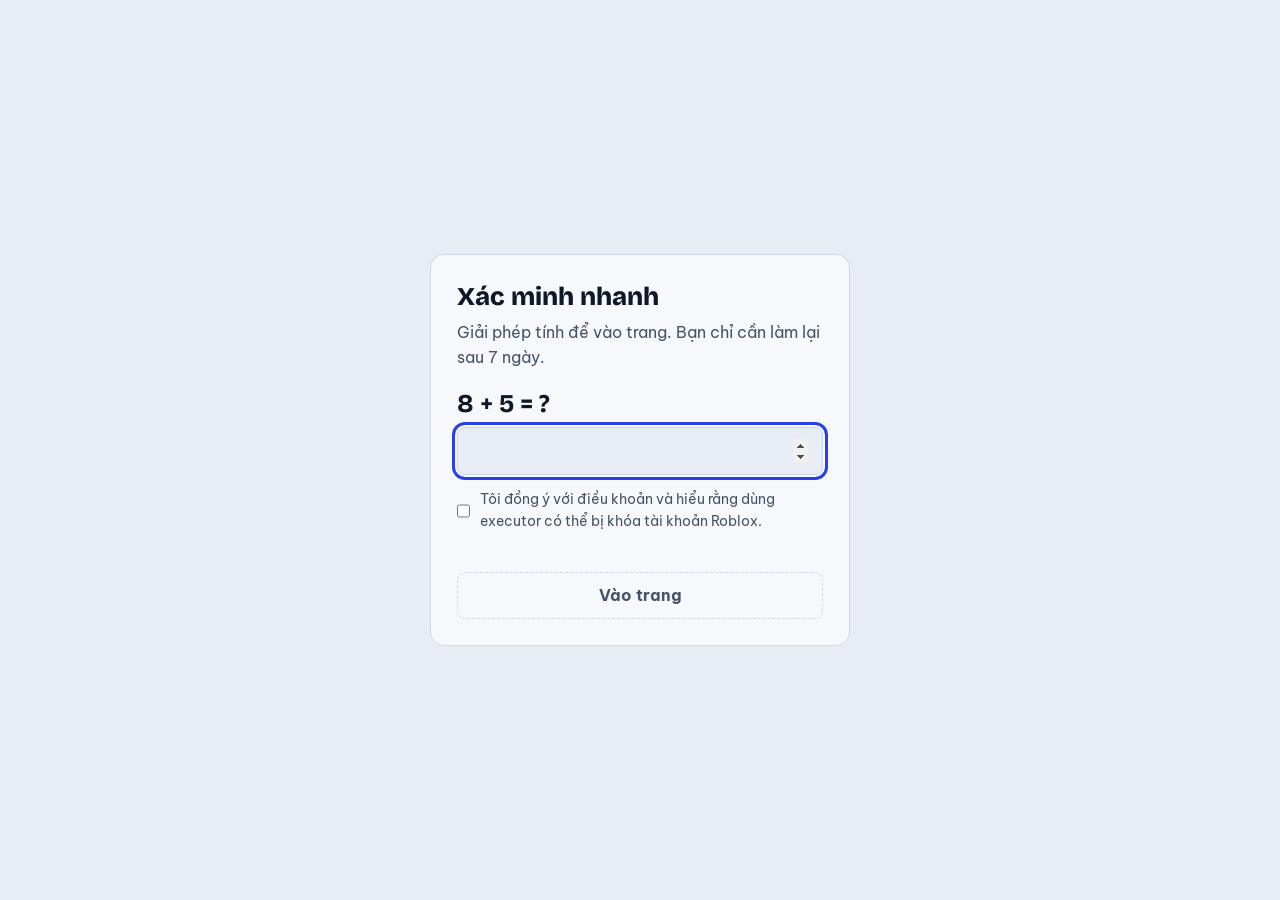
==== commit 7a64f1fa: "Add files via upload" ====
--- a/verify.html
+++ b/verify.html
@@ -1,1037 +1,50 @@
 <!DOCTYPE html>
-<html lang="vi" data-theme="dark">
+<html lang="vi" data-theme="light">
 <head>
-<meta charset="UTF-8" />
-<meta name="viewport" content="width=device-width, initial-scale=1.0" />
-<title>Xác Minh | Matchat67</title>
-<meta name="robots" content="noindex, nofollow" />
-<meta name="theme-color" content="#0a0a0a" media="(prefers-color-scheme: dark)" />
-<meta name="theme-color" content="#f7f7f8" media="(prefers-color-scheme: light)" />
-
-<script>
-  (function () {
-    try {
-      var stored = localStorage.getItem('theme');
-      var prefersDark = window.matchMedia('(prefers-color-scheme: dark)').matches;
-      var theme = stored || (prefersDark ? 'dark' : 'light');
-      document.documentElement.setAttribute('data-theme', theme);
-    } catch (e) {
-      document.documentElement.setAttribute('data-theme', 'dark');
-    }
-  })();
-</script>
-
-<link rel="preconnect" href="https://fonts.googleapis.com" />
-<link rel="preconnect" href="https://fonts.gstatic.com" crossorigin />
-<link href="https://fonts.googleapis.com/css2?family=Inter:wght@400;500;700;800;900&family=JetBrains+Mono:wght@500;700&display=swap" rel="stylesheet" />
-
-<style>
-:root, [data-theme="dark"] {
-  --bg: #0a0a0a;
-  --surface: #111111;
-  --surface-2: #171717;
-  --surface-hover: #1c1c1c;
-  --line: #262626;
-  --line-strong: #333;
-  --text: #fafafa;
-  --text-soft: #b0b0b0;
-  --muted: #7a7a7a;
-  --purple: #a78bfa;
-  --pink: #f472b6;
-  --cyan: #22d3ee;
-  --green: #34d399;
-  --red: #f87171;
-  --amber: #fbbf24;
-  --shadow-toast: 0 8px 24px rgba(0, 0, 0, .4);
-  --shadow-modal: 0 24px 60px rgba(0, 0, 0, .45);
-  --shadow-thumb: 0 2px 6px rgba(0, 0, 0, .25);
-  --selection-bg: #a78bfa;
-  --selection-text: #000;
-  --t: 180ms cubic-bezier(.2, .8, .2, 1);
-  --t-theme: 300ms cubic-bezier(.4, 0, .2, 1);
-  --radius: 4px;
-  --radius-lg: 10px;
-}
-[data-theme="light"] {
-  --bg: #fbfbfd;
-  --surface: #ffffff;
-  --surface-2: #f5f5f7;
-  --surface-hover: #eef0f4;
-  --line: #e4e4e9;
-  --line-strong: #c9c9d1;
-  --text: #1c1c22;
-  --text-soft: #4b4b55;
-  --muted: #6b6b75;
-  --purple: #6d28d9;
-  --pink: #db2777;
-  --cyan: #0891b2;
-  --green: #059669;
-  --red: #dc2626;
-  --amber: #d97706;
-  --shadow-toast: 0 8px 24px rgba(0, 0, 0, .12);
-  --shadow-modal: 0 24px 60px rgba(0, 0, 0, .18);
-  --shadow-thumb: 0 2px 6px rgba(0, 0, 0, .15);
-  --selection-bg: #6d28d9;
-  --selection-text: #ffffff;
-}
-
-*, *::before, *::after { margin: 0; padding: 0; box-sizing: border-box; }
-html { scroll-behavior: smooth; -webkit-text-size-adjust: 100%; }
-body {
-  min-height: 100vh;
-  background: var(--bg);
-  color: var(--text);
-  font-family: "Inter", system-ui, -apple-system, "Segoe UI", Roboto, sans-serif;
-  -webkit-font-smoothing: antialiased;
-  overflow-x: hidden;
-  line-height: 1.5;
-  transition: background var(--t-theme), color var(--t-theme);
-  display: flex;
-  flex-direction: column;
-}
-::selection { background: var(--selection-bg); color: var(--selection-text); }
-::-webkit-scrollbar { width: 8px; height: 8px; }
-::-webkit-scrollbar-track { background: var(--bg); }
-::-webkit-scrollbar-thumb { background: var(--line-strong); border-radius: 4px; }
-:focus-visible { outline: 2px solid var(--purple); outline-offset: 2px; border-radius: 2px; }
-button, a, input { touch-action: manipulation; -webkit-tap-highlight-color: transparent; }
-
-.site-header {
-  padding: 60px 24px 32px;
-  text-align: center;
-  animation: riseIn .5s ease both;
-}
-.site-header h1 {
-  font-size: clamp(1.8rem, 4vw, 2.8rem);
-  font-weight: 800;
-  letter-spacing: -.03em;
-  line-height: 1.05;
-  color: var(--text);
-}
-.site-header p {
-  font-family: "JetBrains Mono", monospace;
-  font-size: 12px;
-  color: var(--muted);
-  letter-spacing: .14em;
-  text-transform: uppercase;
-  margin-top: 16px;
-}
-@keyframes riseIn {
-  from { opacity: 0; transform: translateY(12px); }
-  to { opacity: 1; transform: translateY(0); }
-}
-.header-actions {
-  display: flex;
-  justify-content: center;
-  align-items: center;
-  gap: 12px;
-  margin-top: 24px;
-  flex-wrap: wrap;
-}
-.theme-toggle {
-  display: inline-flex;
-  align-items: center;
-  gap: 10px;
-  padding: 6px 14px 6px 6px;
-  background: var(--surface);
-  border: 1px solid var(--line);
-  border-radius: 999px;
-  cursor: pointer;
-  font-family: inherit;
-  font-size: 11px;
-  font-weight: 700;
-  letter-spacing: .12em;
-  text-transform: uppercase;
-  color: var(--muted);
-  transition: background var(--t), border-color var(--t), color var(--t), transform var(--t);
-}
-.theme-toggle:hover {
-  border-color: var(--line-strong);
-  color: var(--text);
-  transform: translateY(-1px);
-}
-.theme-toggle-track {
-  position: relative;
-  width: 44px;
-  height: 24px;
-  background: var(--surface-2);
-  border: 1px solid var(--line-strong);
-  border-radius: 999px;
-  display: inline-flex;
-  align-items: center;
-  flex-shrink: 0;
-}
-.theme-toggle-thumb {
-  position: absolute;
-  top: 2px;
-  left: 2px;
-  width: 18px;
-  height: 18px;
-  border-radius: 50%;
-  background: var(--purple);
-  display: flex;
-  align-items: center;
-  justify-content: center;
-  transition: transform .35s cubic-bezier(.5, 1.6, .4, 1), background var(--t-theme);
-  box-shadow: var(--shadow-thumb);
-}
-[data-theme="light"] .theme-toggle-thumb {
-  transform: translateX(20px);
-  background: var(--amber);
-}
-.theme-toggle .icon {
-  width: 11px;
-  height: 11px;
-  stroke-width: 2.5;
-  transition: opacity .25s ease, transform .35s ease;
-  position: absolute;
-}
-[data-theme="dark"] .theme-toggle .icon-sun { opacity: 0; transform: rotate(-90deg) scale(.5); }
-[data-theme="dark"] .theme-toggle .icon-moon { opacity: 1; transform: rotate(0) scale(1); color: #fff; }
-[data-theme="light"] .theme-toggle .icon-sun { opacity: 1; transform: rotate(0) scale(1); color: #fff; }
-[data-theme="light"] .theme-toggle .icon-moon { opacity: 0; transform: rotate(90deg) scale(.5); }
-.theme-toggle-label { min-width: 40px; text-align: left; }
-
-main {
-  flex: 1;
-  display: flex;
-  align-items: center;
-  justify-content: center;
-  padding: 20px 24px 60px;
-}
-
-.verify-card {
-  width: 100%;
-  max-width: 460px;
-  background: var(--surface);
-  border: 1px solid var(--line);
-  border-radius: var(--radius-lg);
-  padding: 36px 32px;
-  position: relative;
-  overflow: hidden;
-  animation: riseIn .5s ease .1s both;
-}
-.verify-card::before {
-  content: '';
-  position: absolute;
-  top: 0; left: 0; right: 0;
-  height: 2px;
-  background: linear-gradient(90deg, var(--purple), var(--pink), var(--cyan));
-}
-
-.verify-icon-wrap {
-  width: 72px;
-  height: 72px;
-  margin: 0 auto 22px;
-  background: linear-gradient(135deg, var(--purple), var(--pink));
-  border-radius: 50%;
-  display: flex;
-  align-items: center;
-  justify-content: center;
-  animation: pulseGlow 2.5s ease-in-out infinite;
-}
-@keyframes pulseGlow {
-  0%, 100% { box-shadow: 0 0 24px rgba(167, 139, 250, .35); }
-  50% { box-shadow: 0 0 48px rgba(167, 139, 250, .65); }
-}
-.verify-icon-wrap svg { width: 34px; height: 34px; color: #fff; stroke-width: 2.5; }
-
-.verify-title {
-  font-size: 1.4rem;
-  font-weight: 800;
-  letter-spacing: -.02em;
-  color: var(--text);
-  text-align: center;
-  margin-bottom: 8px;
-}
-.verify-title::after {
-  content: '';
-  display: inline-block;
-  width: 6px;
-  height: 6px;
-  background: var(--purple);
-  border-radius: 50%;
-  margin-left: 8px;
-  vertical-align: middle;
-  animation: blink 1.2s steps(2, end) infinite;
-}
-@keyframes blink { 50% { opacity: 0; } }
-
-.verify-sub {
-  text-align: center;
-  font-family: "JetBrains Mono", monospace;
-  font-size: 11px;
-  color: var(--muted);
-  letter-spacing: .1em;
-  text-transform: uppercase;
-  margin-bottom: 24px;
-}
-
-.captcha-box {
-  background: var(--surface-2);
-  border: 1px solid var(--line);
-  border-radius: var(--radius-lg);
-  padding: 18px;
-  margin-bottom: 16px;
-}
-.captcha-label {
-  display: block;
-  font-family: "JetBrains Mono", monospace;
-  font-size: 10px;
-  font-weight: 700;
-  color: var(--muted);
-  text-transform: uppercase;
-  letter-spacing: .14em;
-  margin-bottom: 12px;
-  text-align: center;
-}
-.captcha-row {
-  display: flex;
-  align-items: stretch;
-  justify-content: center;
-  gap: 10px;
-}
-.captcha-question {
-  font-family: "JetBrains Mono", monospace;
-  font-size: 1.4rem;
-  font-weight: 800;
-  color: var(--purple);
-  padding: 14px 20px;
-  background: var(--surface);
-  border: 1px solid var(--line-strong);
-  border-radius: var(--radius);
-  white-space: nowrap;
-  display: flex;
-  align-items: center;
-  letter-spacing: .04em;
-}
-.captcha-input {
-  flex: 1;
-  min-width: 0;
-  max-width: 120px;
-  padding: 14px 16px;
-  background: var(--surface);
-  border: 1px solid var(--line-strong);
-  border-radius: var(--radius);
-  color: var(--text);
-  font-family: "JetBrains Mono", monospace;
-  font-size: 1.25rem;
-  font-weight: 800;
-  text-align: center;
-  outline: none;
-  transition: all var(--t);
-  -webkit-appearance: none;
-  appearance: none;
-}
-.captcha-input::placeholder { color: var(--muted); opacity: .6; }
-.captcha-input:focus {
-  border-color: var(--purple);
-  box-shadow: 0 0 0 3px rgba(167, 139, 250, .15);
-}
-.captcha-input.error {
-  border-color: var(--red);
-  animation: shake .4s;
-}
-@keyframes shake {
-  0%, 100% { transform: translateX(0); }
-  25% { transform: translateX(-6px); }
-  75% { transform: translateX(6px); }
-}
-
-/* TERMS CHECKBOX */
-.terms-checkbox {
-  display: flex;
-  align-items: flex-start;
-  gap: 10px;
-  padding: 14px 16px;
-  background: var(--surface-2);
-  border: 1px solid var(--line);
-  border-radius: var(--radius-lg);
-  margin-bottom: 16px;
-  cursor: pointer;
-  transition: all var(--t);
-  user-select: none;
-}
-.terms-checkbox:hover { border-color: var(--purple); }
-.terms-checkbox input {
-  width: 18px;
-  height: 18px;
-  margin-top: 1px;
-  accent-color: var(--purple);
-  cursor: pointer;
-  flex-shrink: 0;
-}
-.terms-checkbox span {
-  font-size: .82rem;
-  color: var(--text-soft);
-  line-height: 1.5;
-}
-.terms-checkbox a {
-  color: var(--purple);
-  text-decoration: underline;
-  font-weight: 700;
-  cursor: pointer;
-}
-.terms-checkbox a:hover { color: var(--pink); }
-
-/* BUTTON */
-.verify-btn {
-  width: 100%;
-  padding: 14px 18px;
-  border: 1px solid var(--purple);
-  border-radius: var(--radius);
-  background: var(--purple);
-  color: #000;
-  font-family: inherit;
-  font-size: .88rem;
-  font-weight: 700;
-  letter-spacing: .08em;
-  text-transform: uppercase;
-  cursor: pointer;
-  transition: all var(--t);
-  display: flex;
-  align-items: center;
-  justify-content: center;
-  gap: 10px;
-  min-height: 48px;
-}
-.verify-btn:hover:not(:disabled) {
-  background: var(--pink);
-  border-color: var(--pink);
-  color: #fff;
-  transform: translateY(-2px);
-}
-.verify-btn:active { transform: translateY(0); }
-.verify-btn:disabled {
-  opacity: .5;
-  cursor: not-allowed;
-  transform: none;
-}
-.verify-btn svg { width: 18px; height: 18px; stroke-width: 2.5; }
-
-.verify-error {
-  margin-top: 14px;
-  padding: 10px 14px;
-  background: rgba(248, 113, 113, .1);
-  border: 1px solid var(--red);
-  color: var(--red);
-  border-radius: var(--radius);
-  font-family: "JetBrains Mono", monospace;
-  font-size: 11px;
-  letter-spacing: .04em;
-  text-align: center;
-  display: none;
-}
-.verify-error.show { display: block; animation: shake .4s; }
-
-.verify-note {
-  margin-top: 20px;
-  padding-top: 18px;
-  border-top: 1px solid var(--line);
-  font-family: "JetBrains Mono", monospace;
-  font-size: 10px;
-  color: var(--muted);
-  letter-spacing: .08em;
-  text-transform: uppercase;
-  line-height: 1.6;
-  text-align: center;
-}
-.verify-note strong { color: var(--pink); }
-
-/* FOOTER */
-footer {
-  text-align: center;
-  padding: 24px;
-  font-family: "JetBrains Mono", monospace;
-  font-size: 10px;
-  color: var(--muted);
-  letter-spacing: .1em;
-  text-transform: uppercase;
-  border-top: 1px solid var(--line);
-}
-.footer-links {
-  display: flex;
-  justify-content: center;
-  flex-wrap: wrap;
-  gap: 6px;
-  margin-bottom: 12px;
-}
-.footer-links button {
-  background: none;
-  border: 0;
-  color: var(--text-soft);
-  padding: 6px 10px;
-  border-radius: 6px;
-  font-family: inherit;
-  font-size: 11px;
-  font-weight: 600;
-  cursor: pointer;
-  transition: all var(--t);
-  text-transform: uppercase;
-  letter-spacing: .08em;
-}
-.footer-links button:hover {
-  color: var(--purple);
-  background: var(--surface-2);
-}
-footer small {
-  display: block;
-  margin-top: 6px;
-  font-size: 9px;
-  opacity: .6;
-}
-
-/* TOAST */
-.toast-container {
-  position: fixed;
-  bottom: 24px;
-  right: 24px;
-  display: flex;
-  flex-direction: column;
-  gap: 10px;
-  z-index: 10000;
-  pointer-events: none;
-  max-width: calc(100vw - 48px);
-}
-.toast {
-  display: flex;
-  align-items: center;
-  gap: 10px;
-  padding: 12px 18px;
-  background: var(--surface);
-  border: 1px solid var(--line-strong);
-  border-radius: var(--radius-lg);
-  color: var(--text);
-  font-size: .88rem;
-  font-weight: 600;
-  box-shadow: var(--shadow-toast);
-  pointer-events: auto;
-  animation: toastIn .35s cubic-bezier(.2, .8, .2, 1) both;
-  min-width: 220px;
-  max-width: 380px;
-}
-.toast.toast-out { animation: toastOut .3s cubic-bezier(.4, 0, 1, 1) both; }
-.toast-icon { width: 18px; height: 18px; flex-shrink: 0; }
-.toast.success { border-color: var(--green); }
-.toast.success .toast-icon { color: var(--green); }
-.toast.error { border-color: var(--red); }
-.toast.error .toast-icon { color: var(--red); }
-.toast.info { border-color: var(--purple); }
-.toast.info .toast-icon { color: var(--purple); }
-@keyframes toastIn {
-  from { opacity: 0; transform: translateY(20px) scale(.95); }
-  to { opacity: 1; transform: translateY(0) scale(1); }
-}
-@keyframes toastOut { to { opacity: 0; transform: translateX(30px); } }
-
-/* INFO MODAL */
-.info-overlay {
-  position: fixed;
-  inset: 0;
-  background: rgba(0, 0, 0, .72);
-  display: flex;
-  align-items: center;
-  justify-content: center;
-  z-index: 9998;
-  padding: 20px;
-  opacity: 0;
-  visibility: hidden;
-  transition: opacity .25s ease, visibility .25s ease;
-}
-.info-overlay.show { opacity: 1; visibility: visible; }
-.info-modal {
-  width: 100%;
-  max-width: 620px;
-  max-height: 88vh;
-  background: var(--surface);
-  color: var(--text);
-  border: 1px solid var(--line);
-  border-radius: var(--radius-lg);
-  box-shadow: var(--shadow-modal);
-  transform: translateY(16px) scale(.97);
-  transition: transform .3s cubic-bezier(.2, .8, .2, 1);
-  display: flex;
-  flex-direction: column;
-  overflow: hidden;
-}
-.info-overlay.show .info-modal { transform: translateY(0) scale(1); }
-.info-head {
-  display: flex;
-  align-items: center;
-  justify-content: space-between;
-  padding: 18px 22px;
-  border-bottom: 1px solid var(--line);
-  flex-shrink: 0;
-}
-.info-head h3 {
-  font-size: 1.05rem;
-  font-weight: 800;
-  letter-spacing: -.01em;
-  color: var(--text);
-  display: flex;
-  align-items: center;
-  gap: 10px;
-}
-.info-head h3 .info-eyebrow {
-  font-size: .68rem;
-  text-transform: uppercase;
-  color: var(--purple);
-  letter-spacing: .1em;
-  font-weight: 700;
-}
-.info-close {
-  width: 40px;
-  height: 40px;
-  border: 0;
-  background: transparent;
-  border-radius: 8px;
-  cursor: pointer;
-  display: flex;
-  align-items: center;
-  justify-content: center;
-  color: var(--muted);
-  transition: all var(--t);
-  flex-shrink: 0;
-}
-.info-close svg { width: 18px; height: 18px; }
-.info-close:hover { background: var(--surface-2); color: var(--text); }
-.info-body {
-  padding: 22px;
-  overflow-y: auto;
-  flex: 1;
-  color: var(--text-soft);
-  font-size: .9rem;
-  line-height: 1.7;
-}
-.info-body h4 {
-  color: var(--purple);
-  font-size: 1rem;
-  font-weight: 800;
-  margin: 18px 0 8px;
-}
-.info-body h4:first-child { margin-top: 0; }
-.info-body p { margin: 0 0 12px; }
-.info-body ul { padding-left: 22px; margin: 0 0 12px; }
-.info-body li { margin-bottom: 5px; }
-.info-body a { color: var(--purple); text-decoration: underline; font-weight: 600; }
-.info-body a:hover { color: var(--pink); }
-
-@media (max-width: 500px) {
-  .site-header { padding: 40px 20px 24px; }
-  .site-header h1 { font-size: 1.6rem; }
-  .verify-card { padding: 28px 22px; }
-  .verify-icon-wrap { width: 60px; height: 60px; }
-  .verify-icon-wrap svg { width: 28px; height: 28px; }
-  .verify-title { font-size: 1.2rem; }
-  .captcha-question { font-size: 1.2rem; padding: 12px 16px; }
-  .captcha-input { font-size: 1.1rem; max-width: 90px; }
-  .toast-container {
-    bottom: 16px;
-    right: 16px;
-    left: 16px;
-    max-width: none;
-  }
-  .toast { width: 100%; min-width: 0; }
-}
-@media (prefers-reduced-motion: reduce) {
-  *, *::before, *::after {
-    animation-duration: .001ms !important;
-    animation-iteration-count: 1 !important;
-    transition-duration: .001ms !important;
-    scroll-behavior: auto !important;
-  }
-}
-</style>
+<meta charset="UTF-8"><meta name="viewport" content="width=device-width, initial-scale=1">
+<title>Xác minh – Matchat67 Executor</title>
+<meta name="robots" content="noindex">
+<link rel="icon" type="image/png" sizes="32x32" href="favicon-32x32.png">
+<link href="https://fonts.googleapis.com/css2?family=Be+Vietnam+Pro:wght@400;500;600;700&family=Bricolage+Grotesque:wght@700;800&display=swap" rel="stylesheet">
+<script>try{var t=localStorage.getItem('theme')||(matchMedia('(prefers-color-scheme: dark)').matches?'dark':'light');document.documentElement.dataset.theme=t}catch(e){}</script>
+<link rel="stylesheet" href="style.css">
 </head>
 <body>
-
-<header class="site-header">
-  <h1>Xác Minh Robot</h1>
-  <p>Verify you are human</p>
-
-  <div class="header-actions">
-    <button class="theme-toggle" id="themeToggle" type="button"
-            aria-label="Chuyển chế độ sáng/tối">
-      <span class="theme-toggle-track" aria-hidden="true">
-        <span class="theme-toggle-thumb">
-          <svg class="icon icon-sun" viewBox="0 0 24 24" fill="none" stroke="currentColor"
-               stroke-width="2" stroke-linecap="round" stroke-linejoin="round" aria-hidden="true">
-            <circle cx="12" cy="12" r="4"/>
-            <path d="M12 2v2M12 20v2M4.93 4.93l1.41 1.41M17.66 17.66l1.41 1.41M2 12h2M20 12h2M6.34 17.66l-1.41 1.41M19.07 4.93l-1.41 1.41"/>
-          </svg>
-          <svg class="icon icon-moon" viewBox="0 0 24 24" fill="none" stroke="currentColor"
-               stroke-width="2" stroke-linecap="round" stroke-linejoin="round" aria-hidden="true">
-            <path d="M21 12.79A9 9 0 1 1 11.21 3 7 7 0 0 0 21 12.79z"/>
-          </svg>
-        </span>
-      </span>
-      <span class="theme-toggle-label" data-role="theme-label">Dark</span>
-    </button>
-  </div>
-</header>
-
-<main>
-  <div class="verify-card">
-    <div class="verify-icon-wrap">
-      <svg viewBox="0 0 24 24" fill="none" stroke="currentColor" stroke-linecap="round" stroke-linejoin="round">
-        <path d="M12 22s8-4 8-10V5l-8-3-8 3v7c0 6 8 10 8 10z" />
-        <polyline points="9 12 11 14 15 10" />
-      </svg>
-    </div>
-
-    <h2 class="verify-title">Kiểm tra bảo mật</h2>
-    <p class="verify-sub">Giải phép tính để tiếp tục</p>
-
-    <div class="captcha-box">
-      <label class="captcha-label" for="captchaInput">🔒 Xác minh bạn là người</label>
-      <div class="captcha-row">
-        <div class="captcha-question" id="captchaQuestion">1 + 1 = ?</div>
-        <input
-          type="number"
-          class="captcha-input"
-          id="captchaInput"
-          placeholder="?"
-          autocomplete="off"
-          inputmode="numeric"
-        />
-      </div>
-    </div>
-
-    <label class="terms-checkbox">
-      <input type="checkbox" id="agreeTerms">
-      <span>
-        I have read and agree to the
-        <a href="#" onclick="event.preventDefault(); openInfo('terms')">Terms</a>
-        and the
-        <a href="#" onclick="event.preventDefault(); openInfo('privacy')">Privacy</a>
-      </span>
-    </label>
-
-    <button id="verifyBtn" class="verify-btn" type="button" disabled>
-      <svg viewBox="0 0 24 24" fill="none" stroke="currentColor" stroke-linecap="round" stroke-linejoin="round">
-        <polyline points="20 6 9 17 4 12" />
-      </svg>
-      <span>XÁC MINH</span>
-    </button>
-
-    <div class="verify-error" id="verifyError"></div>
-
-    <p class="verify-note">
-      Sau khi xác minh, web sẽ tự mở khóa<br>
-      <strong>⏱️ Hiệu lực: 7 ngày</strong>
-    </p>
-  </div>
+<main class="gate">
+  <h1>Xác minh nhanh</h1>
+  <p>Giải phép tính để vào trang. Bạn chỉ cần làm lại sau 7 ngày.</p>
+  <div class="q" id="question" aria-live="polite"></div>
+  <label class="sr-only" for="ans">Đáp án</label>
+  <input id="ans" type="number" inputmode="numeric" autocomplete="off">
+  <label class="chk"><input type="checkbox" id="agree"> <span>Tôi đồng ý với điều khoản và hiểu rằng dùng executor có thể bị khóa tài khoản Roblox.</span></label>
+  <div class="err" id="err" role="alert"></div>
+  <button class="get" id="go" type="button" disabled>Vào trang</button>
 </main>
-
-<footer>
-  <div class="footer-links">
-    <button type="button" onclick="openInfo('about')">About</button>
-    <button type="button" onclick="openInfo('terms')">Terms</button>
-    <button type="button" onclick="openInfo('privacy')">Privacy</button>
-    <button type="button" onclick="openInfo('legal')">Legal</button>
-    <button type="button" onclick="openInfo('contact')">Contact</button>
-  </div>
-  &copy; 2026 Matchat67
-  <small>Trang web không liên kết với Roblox Corporation</small>
-</footer>
-
-<!-- INFO MODAL -->
-<div class="info-overlay" id="infoOverlay" aria-hidden="true">
-  <div class="info-modal" role="dialog" aria-modal="true">
-    <div class="info-head">
-      <h3>
-        <span class="info-eyebrow" id="infoEyebrow">Thông tin</span>
-        <span id="infoTitle">About</span>
-      </h3>
-      <button class="info-close" id="infoClose" aria-label="Đóng" type="button">
-        <svg viewBox="0 0 24 24" fill="none" stroke="currentColor" stroke-width="2"
-             stroke-linecap="round" aria-hidden="true">
-          <line x1="18" y1="6" x2="6" y2="18" />
-          <line x1="6" y1="6" x2="18" y2="18" />
-        </svg>
-      </button>
-    </div>
-    <div class="info-body" id="infoBody"></div>
-  </div>
-</div>
-
-<div class="toast-container" id="toastContainer" aria-live="polite" aria-atomic="true"></div>
-
 <script>
-// ============ CONFIG ============
-const VERIFY_CONFIG = {
-  webUrl: 'https://kenhmatchat-executor.vercel.app/',
-  storageKey: 'matchat_verified_until',
-  durationMs: 7 * 24 * 60 * 60 * 1000,
-  themeKey: 'theme'
-};
-
-// ============ ĐÃ VERIFY RỒI → VÀO WEB ============
-const verifiedUntil = parseInt(localStorage.getItem(VERIFY_CONFIG.storageKey) || '0', 10);
-if (Date.now() < verifiedUntil) {
-  window.location.replace(VERIFY_CONFIG.webUrl);
-}
-
-// ============ THEME TOGGLE ============
-const themeToggle = document.getElementById('themeToggle');
-const themeLabel = document.querySelector('[data-role="theme-label"]');
-function updateThemeLabel(theme) {
-  if (themeLabel) themeLabel.textContent = theme === 'dark' ? 'Dark' : 'Light';
-}
-updateThemeLabel(document.documentElement.getAttribute('data-theme') || 'dark');
-themeToggle.addEventListener('click', () => {
-  const current = document.documentElement.getAttribute('data-theme') || 'dark';
-  const next = current === 'dark' ? 'light' : 'dark';
-  document.documentElement.setAttribute('data-theme', next);
-  localStorage.setItem(VERIFY_CONFIG.themeKey, next);
-  updateThemeLabel(next);
-});
-document.addEventListener('keydown', (e) => {
-  if ((e.ctrlKey || e.metaKey) && e.shiftKey && e.key.toLowerCase() === 'l') {
-    e.preventDefault();
-    themeToggle.click();
+(function(){
+  var KEY='matchat_verified_until', HOME='index.html', DAYS=7;
+  function get(k){try{return localStorage.getItem(k)}catch(e){return null}}
+  if (Date.now() < parseInt(get(KEY)||'0',10)) { location.replace(HOME); return; }
+  var ans=document.getElementById('ans'), err=document.getElementById('err'), go=document.getElementById('go'), agree=document.getElementById('agree'), expected=0;
+  function make(){
+    var a=Math.floor(Math.random()*9)+1, b=Math.floor(Math.random()*9)+1, op=['+','-','×'][Math.floor(Math.random()*3)];
+    if(op==='-'&&a<b){var t=a;a=b;b=t}
+    expected = op==='+'?a+b:op==='-'?a-b:a*b;
+    document.getElementById('question').textContent=a+' '+op+' '+b+' = ?';
+    ans.value=''; ans.classList.remove('bad'); err.textContent='';
   }
-});
-
-// ============ TOAST ============
-const TOAST_ICONS = {
-  success: '<svg class="toast-icon" viewBox="0 0 24 24" fill="none" stroke="currentColor" stroke-width="2.5" stroke-linecap="round" stroke-linejoin="round"><polyline points="20 6 9 17 4 12"/></svg>',
-  error: '<svg class="toast-icon" viewBox="0 0 24 24" fill="none" stroke="currentColor" stroke-width="2.5" stroke-linecap="round" stroke-linejoin="round"><circle cx="12" cy="12" r="10"/><line x1="12" y1="8" x2="12" y2="12"/><line x1="12" y1="16" x2="12.01" y2="16"/></svg>',
-  info: '<svg class="toast-icon" viewBox="0 0 24 24" fill="none" stroke="currentColor" stroke-width="2.5" stroke-linecap="round" stroke-linejoin="round"><circle cx="12" cy="12" r="10"/><line x1="12" y1="16" x2="12" y2="12"/><line x1="12" y1="8" x2="12.01" y2="8"/></svg>'
-};
-function showToast(message, type = 'info', duration = 3000) {
-  const container = document.getElementById('toastContainer');
-  if (!container) return;
-  const toast = document.createElement('div');
-  toast.className = `toast ${type}`;
-  toast.innerHTML = (TOAST_ICONS[type] || TOAST_ICONS.info) + `<span>${message}</span>`;
-  container.appendChild(toast);
-  setTimeout(() => {
-    toast.classList.add('toast-out');
-    toast.addEventListener('animationend', () => toast.remove(), { once: true });
-    setTimeout(() => toast.remove(), 500);
-  }, duration);
-}
-
-// ============ INFO MODAL ============
-const INFO_CONTENT = {
-  about: {
-    eyebrow: 'Giới thiệu',
-    title: 'About Script Hub',
-    body: `
-      <h4>⚡ Matchat67 Executor</h4>
-      <p>Website tổng hợp Executor &amp; Client Roblox miễn phí, cập nhật liên tục với các tool hot nhất 2026: Delta, Solara, Xeno, Umi, Volcano và nhiều tool khác.</p>
-      <h4>🎯 Sứ mệnh</h4>
-      <ul>
-        <li>Cung cấp executor miễn phí, chất lượng cao</li>
-        <li>Cập nhật liên tục khi Roblox có bản mới</li>
-        <li>Xây dựng cộng đồng chia sẻ, hỗ trợ lẫn nhau</li>
-      </ul>
-      <h4>💬 Liên hệ</h4>
-      <p>Tham gia Discord: <a href="https://discord.gg/GrTCy2DHEX" target="_blank">discord.gg/GrTCy2DHEX</a></p>
-    `
-  },
-  terms: {
-    eyebrow: 'Điều khoản',
-    title: 'Terms of Service',
-    body: `
-      <h4>📜 Điều khoản sử dụng</h4>
-      <p>Bằng việc truy cập website, bạn đồng ý với các điều khoản sau:</p>
-      <h4>1. Mục đích sử dụng</h4>
-      <p>Executor trên web được cung cấp cho mục đích học tập, nghiên cứu và giải trí cá nhân.</p>
-      <h4>2. Trách nhiệm người dùng</h4>
-      <ul>
-        <li>Không sử dụng executor cho mục đích gây hại</li>
-        <li>Không bán lại, không phân phối lại với mục đích thương mại</li>
-        <li>Chấp nhận rủi ro có thể bị ban tài khoản Roblox</li>
-      </ul>
-      <h4>3. Miễn trừ trách nhiệm</h4>
-      <p>Chúng tôi không chịu trách nhiệm về bất kỳ thiệt hại nào phát sinh từ việc sử dụng executor trên web.</p>
-    `
-  },
-  privacy: {
-    eyebrow: 'Quyền riêng tư',
-    title: 'Privacy Policy',
-    body: `
-      <h4>🔒 Chính sách bảo mật</h4>
-      <p>Website tôn trọng quyền riêng tư của bạn. Chúng tôi thu thập tối thiểu dữ liệu:</p>
-      <h4>1. Dữ liệu thu thập</h4>
-      <ul>
-        <li><strong>Cookies / localStorage:</strong> Ghi nhớ theme, ngôn ngữ, lựa chọn cookie</li>
-        <li><strong>Không thu thập:</strong> Email, mật khẩu, thông tin cá nhân</li>
-      </ul>
-      <h4>2. Cách sử dụng</h4>
-      <p>Chỉ dùng để cải thiện trải nghiệm. Không bán, không chia sẻ cho bên thứ ba.</p>
-      <h4>3. Quyền của bạn</h4>
-      <p>Bạn có thể xoá cookies/localStorage bất kỳ lúc nào bằng cách xoá dữ liệu trình duyệt.</p>
-    `
-  },
-  legal: {
-    eyebrow: 'Pháp lý',
-    title: 'Legal Disclaimer',
-    body: `
-      <h4>⚖️ Tuyên bố miễn trừ</h4>
-      <p><strong>Website này KHÔNG liên kết với Roblox Corporation.</strong></p>
-      <p>Roblox là thương hiệu đã đăng ký của Roblox Corporation. Mọi thương hiệu, logo đều thuộc về chủ sở hữu gốc.</p>
-      <h4>1. Sử dụng executor</h4>
-      <p>Việc sử dụng executor có thể vi phạm <a href="https://en.help.roblox.com/hc/en-us/articles/115004647846-Roblox-Terms-of-Use" target="_blank">Điều khoản của Roblox</a>. Bạn tự chịu trách nhiệm.</p>
-      <h4>2. Nội dung bên thứ ba</h4>
-      <p>Executor được tổng hợp từ nguồn công khai. Chúng tôi không chịu trách nhiệm về nội dung bên thứ ba.</p>
-      <h4>3. DMCA</h4>
-      <p>Nếu bạn là tác giả và muốn gỡ executor, liên hệ Discord để xử lý trong 48h.</p>
-    `
-  },
-  contact: {
-    eyebrow: 'Liên hệ',
-    title: 'Contact Us',
-    body: `
-      <h4>📬 Liên hệ với chúng tôi</h4>
-      <p>Có câu hỏi, báo lỗi, hoặc đóng góp? Liên hệ qua:</p>
-      <h4>💬 Discord (nhanh nhất)</h4>
-      <p>👉 <a href="https://discord.gg/GrTCy2DHEX" target="_blank"><strong>discord.gg/GrTCy2DHEX</strong></a></p>
-      <h4>📧 Email</h4>
-      <p><a href="mailto:kenhmatchat@gmail.com">kenhmatchat@gmail.com</a></p>
-      <h4>⏱️ Thời gian phản hồi</h4>
-      <ul>
-        <li>Discord: trong 1-2 giờ</li>
-        <li>Email: trong 24-48 giờ</li>
-      </ul>
-    `
+  function submit(){
+    if(!agree.checked){err.textContent='Hãy tick đồng ý điều khoản.';return}
+    if(ans.value===''){err.textContent='Nhập đáp án của phép tính.';ans.focus();return}
+    if(parseInt(ans.value,10)!==expected){err.textContent='Đáp án chưa đúng, phép tính mới đã được tạo.';ans.classList.add('bad');make();ans.focus();return}
+    try{localStorage.setItem(KEY,String(Date.now()+DAYS*864e5))}catch(e){}
+    location.replace(HOME);
   }
-};
-
-function openInfo(key) {
-  const info = INFO_CONTENT[key];
-  if (!info) return;
-  const overlay = document.getElementById('infoOverlay');
-  document.getElementById('infoEyebrow').textContent = info.eyebrow;
-  document.getElementById('infoTitle').textContent = info.title;
-  document.getElementById('infoBody').innerHTML = info.body;
-  overlay.classList.add('show');
-  overlay.setAttribute('aria-hidden', 'false');
-}
-
-function closeInfo() {
-  const overlay = document.getElementById('infoOverlay');
-  overlay.classList.remove('show');
-  overlay.setAttribute('aria-hidden', 'true');
-}
-
-document.getElementById('infoClose').addEventListener('click', closeInfo);
-document.getElementById('infoOverlay').addEventListener('click', (e) => {
-  if (e.target.id === 'infoOverlay') closeInfo();
-});
-document.addEventListener('keydown', (e) => {
-  if (e.key === 'Escape') closeInfo();
-});
-
-// ============ CAPTCHA ============
-let captchaAnswer = 0;
-function generateCaptcha() {
-  const ops = ['+', '-', '×'];
-  const op = ops[Math.floor(Math.random() * ops.length)];
-  let a, b, result;
-  if (op === '+') {
-    a = Math.floor(Math.random() * 9) + 1;
-    b = Math.floor(Math.random() * 9) + 1;
-    result = a + b;
-  } else if (op === '-') {
-    a = Math.floor(Math.random() * 8) + 3;
-    b = Math.floor(Math.random() * 5) + 1;
-    if (a < b) [a, b] = [b, a];
-    result = a - b;
-  } else {
-    a = Math.floor(Math.random() * 4) + 1;
-    b = Math.floor(Math.random() * 4) + 1;
-    result = a * b;
-  }
-  captchaAnswer = result;
-  document.getElementById('captchaQuestion').textContent = `${a} ${op} ${b} = ?`;
-  document.getElementById('captchaInput').value = '';
-  document.getElementById('captchaInput').classList.remove('error');
-  document.getElementById('verifyError').classList.remove('show');
-}
-
-// ============ TERMS CHECKBOX + BUTTON STATE ============
-const verifyBtn = document.getElementById('verifyBtn');
-const captchaInput = document.getElementById('captchaInput');
-const errorEl = document.getElementById('verifyError');
-const agreeCheckbox = document.getElementById('agreeTerms');
-
-function updateButtonState() {
-  verifyBtn.disabled = !agreeCheckbox.checked;
-}
-
-agreeCheckbox.addEventListener('change', updateButtonState);
-updateButtonState();
-
-// ============ SUBMIT ============
-function submitVerify() {
-  if (!agreeCheckbox.checked) {
-    errorEl.textContent = '❌ Bạn cần đồng ý với Điều khoản và Chính sách bảo mật';
-    errorEl.classList.add('show');
-    return;
-  }
-
-  const userAnswer = parseInt(captchaInput.value, 10);
-  if (isNaN(userAnswer)) {
-    errorEl.textContent = '❌ Vui lòng nhập đáp án';
-    errorEl.classList.add('show');
-    captchaInput.classList.add('error');
-    captchaInput.focus();
-    return;
-  }
-
-  if (userAnswer === captchaAnswer) {
-    localStorage.setItem(
-      VERIFY_CONFIG.storageKey,
-      String(Date.now() + VERIFY_CONFIG.durationMs)
-    );
-    errorEl.classList.remove('show');
-    verifyBtn.disabled = true;
-    verifyBtn.innerHTML = '<span>✅ Đang vào web...</span>';
-    showToast('Xác minh thành công!', 'success', 1500);
-    setTimeout(() => window.location.replace(VERIFY_CONFIG.webUrl), 700);
-  } else {
-    errorEl.textContent = '❌ Sai đáp án. Thử lại!';
-    errorEl.classList.add('show');
-    captchaInput.classList.add('error');
-    showToast('Sai đáp án, thử lại', 'error', 2000);
-    setTimeout(() => {
-      generateCaptcha();
-      captchaInput.focus();
-    }, 800);
-  }
-}
-
-verifyBtn.addEventListener('click', submitVerify);
-captchaInput.addEventListener('keydown', (e) => {
-  if (e.key === 'Enter') {
-    e.preventDefault();
-    submitVerify();
-  }
-});
-captchaInput.addEventListener('input', () => {
-  captchaInput.classList.remove('error');
-});
-
-// ============ TEST ẨN (Ctrl+Shift+V) ============
-document.addEventListener('keydown', (e) => {
-  if (e.ctrlKey && e.shiftKey && e.key.toLowerCase() === 'v') {
-    e.preventDefault();
-    localStorage.setItem(
-      VERIFY_CONFIG.storageKey,
-      String(Date.now() + VERIFY_CONFIG.durationMs)
-    );
-    showToast('Đã bỏ qua xác minh (test)', 'info', 1000);
-    setTimeout(() => window.location.replace(VERIFY_CONFIG.webUrl), 500);
-  }
-});
-
-// ============ INIT ============
-generateCaptcha();
-captchaInput.focus();
+  agree.addEventListener('change',function(){go.disabled=!agree.checked});
+  go.addEventListener('click',submit);
+  ans.addEventListener('keydown',function(e){if(e.key==='Enter'){e.preventDefault();submit()}});
+  make(); ans.focus();
+})();
 </script>
-
 </body>
 </html>
--- a/style.css
+++ b/style.css
@@ -0,0 +1,92 @@
+/* Matchat67 — "Package index" style. Rows, not cards. */
+:root{
+  --bg:#e8edf5; --surface:#f6f8fc; --ink:#101828; --ink-2:#475467; --line:#cfd8e6;
+  --accent:#2740e8; --accent-ink:#fff; --ok:#12805c; --warn:#b4540a; --danger:#b42318;
+  --radius:10px; --shadow:0 1px 0 rgba(16,24,40,.04);
+  --font:'Be Vietnam Pro',system-ui,sans-serif; --display:'Bricolage Grotesque','Be Vietnam Pro',system-ui,sans-serif;
+}
+:root[data-theme="dark"]{
+  --bg:#0d1322; --surface:#141c30; --ink:#e8edf8; --ink-2:#98a4bd; --line:#26314d;
+  --accent:#7d8dff; --accent-ink:#0d1322; --ok:#4ade9f; --warn:#f5a45b; --danger:#ff8a80;
+}
+*{box-sizing:border-box;margin:0}
+html{scroll-behavior:smooth;-webkit-text-size-adjust:100%}
+body{font:400 16px/1.55 var(--font);background:var(--bg);color:var(--ink);min-height:100vh;display:flex;flex-direction:column}
+button,input{font:inherit;color:inherit}
+a{color:var(--accent)}
+:focus-visible{outline:3px solid var(--accent);outline-offset:2px;border-radius:6px}
+.sr-only{position:absolute;width:1px;height:1px;overflow:hidden;clip:rect(0 0 0 0);white-space:nowrap}
+.wrap{width:min(960px,100% - 32px);margin-inline:auto}
+
+/* top bar */
+.bar{border-bottom:1px solid var(--line);background:var(--surface)}
+.bar .wrap{display:flex;align-items:center;gap:12px;height:60px}
+.brand{font:800 20px var(--display);letter-spacing:-.02em;margin-right:auto}
+.ghost{background:none;border:1px solid var(--line);border-radius:999px;padding:6px 14px;cursor:pointer;font-size:14px}
+.ghost:hover{border-color:var(--ink-2)}
+
+/* intro */
+.intro{padding:48px 0 28px}
+.intro h1{font:800 clamp(2rem,6vw,3.4rem)/1.05 var(--display);letter-spacing:-.03em;max-width:16ch}
+.intro p{margin-top:14px;color:var(--ink-2);max-width:58ch}
+
+/* controls */
+.controls{display:flex;flex-wrap:wrap;gap:12px;align-items:center;padding-bottom:16px}
+.seg{display:inline-flex;background:var(--surface);border:1px solid var(--line);border-radius:999px;padding:3px}
+.seg button{border:0;background:none;padding:7px 18px;border-radius:999px;cursor:pointer;font-weight:600;color:var(--ink-2)}
+.seg button[aria-pressed="true"]{background:var(--ink);color:var(--bg)}
+.seg .n{opacity:.6;font-weight:500;margin-left:6px}
+.search{flex:1;min-width:200px;position:relative}
+.search input{width:100%;padding:10px 38px 10px 14px;border:1px solid var(--line);border-radius:999px;background:var(--surface)}
+.search button{position:absolute;right:6px;top:50%;transform:translateY(-50%);border:0;background:none;cursor:pointer;width:28px;height:28px;border-radius:50%;color:var(--ink-2)}
+
+/* list */
+.list{list-style:none;padding:0;border:1px solid var(--line);border-radius:var(--radius);background:var(--surface);overflow:hidden}
+.row{display:grid;grid-template-columns:6px 1fr auto;align-items:center;gap:16px;padding:16px 18px 16px 0;border-top:1px solid var(--line)}
+.row:first-child{border-top:0}
+.row[hidden]{display:none}
+.rail{align-self:stretch;background:var(--ok)}
+.row[data-status="maintenance"] .rail{background:var(--warn)}
+.row h2{font:700 1.1rem var(--display);letter-spacing:-.01em}
+.row .meta{display:flex;flex-wrap:wrap;gap:4px 14px;font-size:13.5px;color:var(--ink-2);margin-top:2px}
+.tag{font-weight:600;color:var(--ink)}
+.state{font-weight:600}
+.state.ok{color:var(--ok)} .state.maintenance{color:var(--warn)}
+.get{border:0;border-radius:8px;background:var(--accent);color:var(--accent-ink);font-weight:700;padding:10px 20px;cursor:pointer;min-width:120px}
+.get:hover{filter:brightness(1.08)}
+.get[disabled]{background:transparent;color:var(--ink-2);border:1px dashed var(--line);cursor:not-allowed;filter:none}
+.empty{padding:40px 18px;text-align:center;color:var(--ink-2)}
+.note{margin:18px 0 0;font-size:13.5px;color:var(--ink-2)}
+
+/* dialogs */
+dialog{border:1px solid var(--line);border-radius:14px;background:var(--surface);color:var(--ink);padding:0;width:min(520px,100% - 24px);box-shadow:0 20px 60px rgba(0,0,0,.35)}
+dialog::backdrop{background:rgba(8,12,24,.6)}
+.dlg{padding:22px}
+.dlg h3{font:700 1.25rem var(--display);margin-bottom:10px}
+.dlg ul,.dlg ol{padding-left:20px;color:var(--ink-2);display:grid;gap:6px;margin:10px 0}
+.dlg p{color:var(--ink-2)}
+.dlg .acts{display:flex;justify-content:flex-end;gap:10px;margin-top:18px}
+.dlg .tabs{margin:10px 0}
+
+/* toast */
+#toasts{position:fixed;left:50%;bottom:20px;transform:translateX(-50%);display:grid;gap:8px;z-index:50}
+.toast{background:var(--ink);color:var(--bg);padding:10px 16px;border-radius:8px;font-size:14px;animation:in .2s ease-out}
+@keyframes in{from{opacity:0;transform:translateY(6px)}}
+
+footer{margin-top:auto;border-top:1px solid var(--line);padding:22px 0;font-size:13.5px;color:var(--ink-2)}
+footer .wrap{display:flex;flex-wrap:wrap;gap:8px 18px;align-items:center}
+footer button{background:none;border:0;cursor:pointer;color:var(--ink-2);text-decoration:underline;padding:0}
+footer .sp{margin-left:auto}
+
+/* verify */
+.gate{margin:auto;width:min(420px,100% - 32px);background:var(--surface);border:1px solid var(--line);border-radius:14px;padding:26px}
+.gate h1{font:800 1.6rem var(--display);margin-bottom:8px}
+.gate p{color:var(--ink-2)}
+.gate .q{font:700 1.6rem var(--display);margin:18px 0 8px}
+.gate input[type=number]{width:100%;padding:11px 14px;border:1px solid var(--line);border-radius:8px;background:var(--bg)}
+.gate input.bad{border-color:var(--danger)}
+.gate label.chk{display:flex;gap:10px;margin:14px 0;font-size:14px;color:var(--ink-2)}
+.gate .err{color:var(--danger);font-size:14px;min-height:1.4em;margin-top:6px}
+.gate .get{width:100%;margin-top:6px}
+@media (max-width:560px){.row{grid-template-columns:6px 1fr;}.row .get{grid-column:2;width:100%}}
+@media (prefers-reduced-motion:reduce){*{animation:none!important;scroll-behavior:auto!important}}
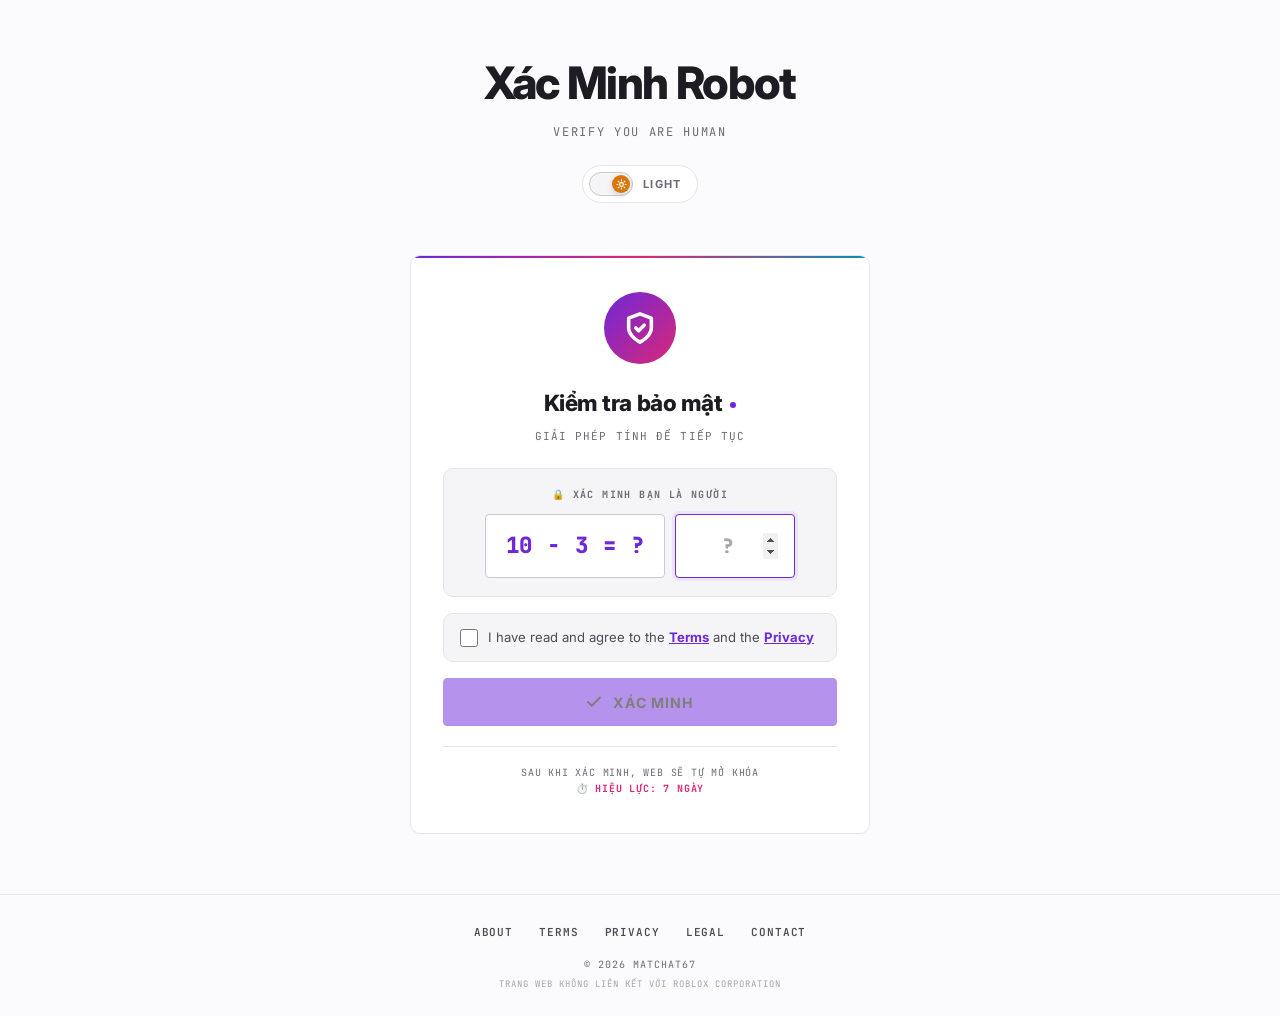
==== commit cf78225e: "Add files via upload" ====
--- a/verify.html
+++ b/verify.html
@@ -1,50 +1,1037 @@
 <!DOCTYPE html>
-<html lang="vi" data-theme="light">
+<html lang="vi" data-theme="dark">
 <head>
-<meta charset="UTF-8"><meta name="viewport" content="width=device-width, initial-scale=1">
-<title>Xác minh – Matchat67 Executor</title>
-<meta name="robots" content="noindex">
-<link rel="icon" type="image/png" sizes="32x32" href="favicon-32x32.png">
-<link href="https://fonts.googleapis.com/css2?family=Be+Vietnam+Pro:wght@400;500;600;700&family=Bricolage+Grotesque:wght@700;800&display=swap" rel="stylesheet">
-<script>try{var t=localStorage.getItem('theme')||(matchMedia('(prefers-color-scheme: dark)').matches?'dark':'light');document.documentElement.dataset.theme=t}catch(e){}</script>
-<link rel="stylesheet" href="style.css">
+<meta charset="UTF-8" />
+<meta name="viewport" content="width=device-width, initial-scale=1.0" />
+<title>Xác Minh | Matchat67</title>
+<meta name="robots" content="noindex, nofollow" />
+<meta name="theme-color" content="#0a0a0a" media="(prefers-color-scheme: dark)" />
+<meta name="theme-color" content="#f7f7f8" media="(prefers-color-scheme: light)" />
+
+<script>
+  (function () {
+    try {
+      var stored = localStorage.getItem('theme');
+      var prefersDark = window.matchMedia('(prefers-color-scheme: dark)').matches;
+      var theme = stored || (prefersDark ? 'dark' : 'light');
+      document.documentElement.setAttribute('data-theme', theme);
+    } catch (e) {
+      document.documentElement.setAttribute('data-theme', 'dark');
+    }
+  })();
+</script>
+
+<link rel="preconnect" href="https://fonts.googleapis.com" />
+<link rel="preconnect" href="https://fonts.gstatic.com" crossorigin />
+<link href="https://fonts.googleapis.com/css2?family=Inter:wght@400;500;700;800;900&family=JetBrains+Mono:wght@500;700&display=swap" rel="stylesheet" />
+
+<style>
+:root, [data-theme="dark"] {
+  --bg: #0a0a0a;
+  --surface: #111111;
+  --surface-2: #171717;
+  --surface-hover: #1c1c1c;
+  --line: #262626;
+  --line-strong: #333;
+  --text: #fafafa;
+  --text-soft: #b0b0b0;
+  --muted: #7a7a7a;
+  --purple: #a78bfa;
+  --pink: #f472b6;
+  --cyan: #22d3ee;
+  --green: #34d399;
+  --red: #f87171;
+  --amber: #fbbf24;
+  --shadow-toast: 0 8px 24px rgba(0, 0, 0, .4);
+  --shadow-modal: 0 24px 60px rgba(0, 0, 0, .45);
+  --shadow-thumb: 0 2px 6px rgba(0, 0, 0, .25);
+  --selection-bg: #a78bfa;
+  --selection-text: #000;
+  --t: 180ms cubic-bezier(.2, .8, .2, 1);
+  --t-theme: 300ms cubic-bezier(.4, 0, .2, 1);
+  --radius: 4px;
+  --radius-lg: 10px;
+}
+[data-theme="light"] {
+  --bg: #fbfbfd;
+  --surface: #ffffff;
+  --surface-2: #f5f5f7;
+  --surface-hover: #eef0f4;
+  --line: #e4e4e9;
+  --line-strong: #c9c9d1;
+  --text: #1c1c22;
+  --text-soft: #4b4b55;
+  --muted: #6b6b75;
+  --purple: #6d28d9;
+  --pink: #db2777;
+  --cyan: #0891b2;
+  --green: #059669;
+  --red: #dc2626;
+  --amber: #d97706;
+  --shadow-toast: 0 8px 24px rgba(0, 0, 0, .12);
+  --shadow-modal: 0 24px 60px rgba(0, 0, 0, .18);
+  --shadow-thumb: 0 2px 6px rgba(0, 0, 0, .15);
+  --selection-bg: #6d28d9;
+  --selection-text: #ffffff;
+}
+
+*, *::before, *::after { margin: 0; padding: 0; box-sizing: border-box; }
+html { scroll-behavior: smooth; -webkit-text-size-adjust: 100%; }
+body {
+  min-height: 100vh;
+  background: var(--bg);
+  color: var(--text);
+  font-family: "Inter", system-ui, -apple-system, "Segoe UI", Roboto, sans-serif;
+  -webkit-font-smoothing: antialiased;
+  overflow-x: hidden;
+  line-height: 1.5;
+  transition: background var(--t-theme), color var(--t-theme);
+  display: flex;
+  flex-direction: column;
+}
+::selection { background: var(--selection-bg); color: var(--selection-text); }
+::-webkit-scrollbar { width: 8px; height: 8px; }
+::-webkit-scrollbar-track { background: var(--bg); }
+::-webkit-scrollbar-thumb { background: var(--line-strong); border-radius: 4px; }
+:focus-visible { outline: 2px solid var(--purple); outline-offset: 2px; border-radius: 2px; }
+button, a, input { touch-action: manipulation; -webkit-tap-highlight-color: transparent; }
+
+.site-header {
+  padding: 60px 24px 32px;
+  text-align: center;
+  animation: riseIn .5s ease both;
+}
+.site-header h1 {
+  font-size: clamp(1.8rem, 4vw, 2.8rem);
+  font-weight: 800;
+  letter-spacing: -.03em;
+  line-height: 1.05;
+  color: var(--text);
+}
+.site-header p {
+  font-family: "JetBrains Mono", monospace;
+  font-size: 12px;
+  color: var(--muted);
+  letter-spacing: .14em;
+  text-transform: uppercase;
+  margin-top: 16px;
+}
+@keyframes riseIn {
+  from { opacity: 0; transform: translateY(12px); }
+  to { opacity: 1; transform: translateY(0); }
+}
+.header-actions {
+  display: flex;
+  justify-content: center;
+  align-items: center;
+  gap: 12px;
+  margin-top: 24px;
+  flex-wrap: wrap;
+}
+.theme-toggle {
+  display: inline-flex;
+  align-items: center;
+  gap: 10px;
+  padding: 6px 14px 6px 6px;
+  background: var(--surface);
+  border: 1px solid var(--line);
+  border-radius: 999px;
+  cursor: pointer;
+  font-family: inherit;
+  font-size: 11px;
+  font-weight: 700;
+  letter-spacing: .12em;
+  text-transform: uppercase;
+  color: var(--muted);
+  transition: background var(--t), border-color var(--t), color var(--t), transform var(--t);
+}
+.theme-toggle:hover {
+  border-color: var(--line-strong);
+  color: var(--text);
+  transform: translateY(-1px);
+}
+.theme-toggle-track {
+  position: relative;
+  width: 44px;
+  height: 24px;
+  background: var(--surface-2);
+  border: 1px solid var(--line-strong);
+  border-radius: 999px;
+  display: inline-flex;
+  align-items: center;
+  flex-shrink: 0;
+}
+.theme-toggle-thumb {
+  position: absolute;
+  top: 2px;
+  left: 2px;
+  width: 18px;
+  height: 18px;
+  border-radius: 50%;
+  background: var(--purple);
+  display: flex;
+  align-items: center;
+  justify-content: center;
+  transition: transform .35s cubic-bezier(.5, 1.6, .4, 1), background var(--t-theme);
+  box-shadow: var(--shadow-thumb);
+}
+[data-theme="light"] .theme-toggle-thumb {
+  transform: translateX(20px);
+  background: var(--amber);
+}
+.theme-toggle .icon {
+  width: 11px;
+  height: 11px;
+  stroke-width: 2.5;
+  transition: opacity .25s ease, transform .35s ease;
+  position: absolute;
+}
+[data-theme="dark"] .theme-toggle .icon-sun { opacity: 0; transform: rotate(-90deg) scale(.5); }
+[data-theme="dark"] .theme-toggle .icon-moon { opacity: 1; transform: rotate(0) scale(1); color: #fff; }
+[data-theme="light"] .theme-toggle .icon-sun { opacity: 1; transform: rotate(0) scale(1); color: #fff; }
+[data-theme="light"] .theme-toggle .icon-moon { opacity: 0; transform: rotate(90deg) scale(.5); }
+.theme-toggle-label { min-width: 40px; text-align: left; }
+
+main {
+  flex: 1;
+  display: flex;
+  align-items: center;
+  justify-content: center;
+  padding: 20px 24px 60px;
+}
+
+.verify-card {
+  width: 100%;
+  max-width: 460px;
+  background: var(--surface);
+  border: 1px solid var(--line);
+  border-radius: var(--radius-lg);
+  padding: 36px 32px;
+  position: relative;
+  overflow: hidden;
+  animation: riseIn .5s ease .1s both;
+}
+.verify-card::before {
+  content: '';
+  position: absolute;
+  top: 0; left: 0; right: 0;
+  height: 2px;
+  background: linear-gradient(90deg, var(--purple), var(--pink), var(--cyan));
+}
+
+.verify-icon-wrap {
+  width: 72px;
+  height: 72px;
+  margin: 0 auto 22px;
+  background: linear-gradient(135deg, var(--purple), var(--pink));
+  border-radius: 50%;
+  display: flex;
+  align-items: center;
+  justify-content: center;
+  animation: pulseGlow 2.5s ease-in-out infinite;
+}
+@keyframes pulseGlow {
+  0%, 100% { box-shadow: 0 0 24px rgba(167, 139, 250, .35); }
+  50% { box-shadow: 0 0 48px rgba(167, 139, 250, .65); }
+}
+.verify-icon-wrap svg { width: 34px; height: 34px; color: #fff; stroke-width: 2.5; }
+
+.verify-title {
+  font-size: 1.4rem;
+  font-weight: 800;
+  letter-spacing: -.02em;
+  color: var(--text);
+  text-align: center;
+  margin-bottom: 8px;
+}
+.verify-title::after {
+  content: '';
+  display: inline-block;
+  width: 6px;
+  height: 6px;
+  background: var(--purple);
+  border-radius: 50%;
+  margin-left: 8px;
+  vertical-align: middle;
+  animation: blink 1.2s steps(2, end) infinite;
+}
+@keyframes blink { 50% { opacity: 0; } }
+
+.verify-sub {
+  text-align: center;
+  font-family: "JetBrains Mono", monospace;
+  font-size: 11px;
+  color: var(--muted);
+  letter-spacing: .1em;
+  text-transform: uppercase;
+  margin-bottom: 24px;
+}
+
+.captcha-box {
+  background: var(--surface-2);
+  border: 1px solid var(--line);
+  border-radius: var(--radius-lg);
+  padding: 18px;
+  margin-bottom: 16px;
+}
+.captcha-label {
+  display: block;
+  font-family: "JetBrains Mono", monospace;
+  font-size: 10px;
+  font-weight: 700;
+  color: var(--muted);
+  text-transform: uppercase;
+  letter-spacing: .14em;
+  margin-bottom: 12px;
+  text-align: center;
+}
+.captcha-row {
+  display: flex;
+  align-items: stretch;
+  justify-content: center;
+  gap: 10px;
+}
+.captcha-question {
+  font-family: "JetBrains Mono", monospace;
+  font-size: 1.4rem;
+  font-weight: 800;
+  color: var(--purple);
+  padding: 14px 20px;
+  background: var(--surface);
+  border: 1px solid var(--line-strong);
+  border-radius: var(--radius);
+  white-space: nowrap;
+  display: flex;
+  align-items: center;
+  letter-spacing: .04em;
+}
+.captcha-input {
+  flex: 1;
+  min-width: 0;
+  max-width: 120px;
+  padding: 14px 16px;
+  background: var(--surface);
+  border: 1px solid var(--line-strong);
+  border-radius: var(--radius);
+  color: var(--text);
+  font-family: "JetBrains Mono", monospace;
+  font-size: 1.25rem;
+  font-weight: 800;
+  text-align: center;
+  outline: none;
+  transition: all var(--t);
+  -webkit-appearance: none;
+  appearance: none;
+}
+.captcha-input::placeholder { color: var(--muted); opacity: .6; }
+.captcha-input:focus {
+  border-color: var(--purple);
+  box-shadow: 0 0 0 3px rgba(167, 139, 250, .15);
+}
+.captcha-input.error {
+  border-color: var(--red);
+  animation: shake .4s;
+}
+@keyframes shake {
+  0%, 100% { transform: translateX(0); }
+  25% { transform: translateX(-6px); }
+  75% { transform: translateX(6px); }
+}
+
+/* TERMS CHECKBOX */
+.terms-checkbox {
+  display: flex;
+  align-items: flex-start;
+  gap: 10px;
+  padding: 14px 16px;
+  background: var(--surface-2);
+  border: 1px solid var(--line);
+  border-radius: var(--radius-lg);
+  margin-bottom: 16px;
+  cursor: pointer;
+  transition: all var(--t);
+  user-select: none;
+}
+.terms-checkbox:hover { border-color: var(--purple); }
+.terms-checkbox input {
+  width: 18px;
+  height: 18px;
+  margin-top: 1px;
+  accent-color: var(--purple);
+  cursor: pointer;
+  flex-shrink: 0;
+}
+.terms-checkbox span {
+  font-size: .82rem;
+  color: var(--text-soft);
+  line-height: 1.5;
+}
+.terms-checkbox a {
+  color: var(--purple);
+  text-decoration: underline;
+  font-weight: 700;
+  cursor: pointer;
+}
+.terms-checkbox a:hover { color: var(--pink); }
+
+/* BUTTON */
+.verify-btn {
+  width: 100%;
+  padding: 14px 18px;
+  border: 1px solid var(--purple);
+  border-radius: var(--radius);
+  background: var(--purple);
+  color: #000;
+  font-family: inherit;
+  font-size: .88rem;
+  font-weight: 700;
+  letter-spacing: .08em;
+  text-transform: uppercase;
+  cursor: pointer;
+  transition: all var(--t);
+  display: flex;
+  align-items: center;
+  justify-content: center;
+  gap: 10px;
+  min-height: 48px;
+}
+.verify-btn:hover:not(:disabled) {
+  background: var(--pink);
+  border-color: var(--pink);
+  color: #fff;
+  transform: translateY(-2px);
+}
+.verify-btn:active { transform: translateY(0); }
+.verify-btn:disabled {
+  opacity: .5;
+  cursor: not-allowed;
+  transform: none;
+}
+.verify-btn svg { width: 18px; height: 18px; stroke-width: 2.5; }
+
+.verify-error {
+  margin-top: 14px;
+  padding: 10px 14px;
+  background: rgba(248, 113, 113, .1);
+  border: 1px solid var(--red);
+  color: var(--red);
+  border-radius: var(--radius);
+  font-family: "JetBrains Mono", monospace;
+  font-size: 11px;
+  letter-spacing: .04em;
+  text-align: center;
+  display: none;
+}
+.verify-error.show { display: block; animation: shake .4s; }
+
+.verify-note {
+  margin-top: 20px;
+  padding-top: 18px;
+  border-top: 1px solid var(--line);
+  font-family: "JetBrains Mono", monospace;
+  font-size: 10px;
+  color: var(--muted);
+  letter-spacing: .08em;
+  text-transform: uppercase;
+  line-height: 1.6;
+  text-align: center;
+}
+.verify-note strong { color: var(--pink); }
+
+/* FOOTER */
+footer {
+  text-align: center;
+  padding: 24px;
+  font-family: "JetBrains Mono", monospace;
+  font-size: 10px;
+  color: var(--muted);
+  letter-spacing: .1em;
+  text-transform: uppercase;
+  border-top: 1px solid var(--line);
+}
+.footer-links {
+  display: flex;
+  justify-content: center;
+  flex-wrap: wrap;
+  gap: 6px;
+  margin-bottom: 12px;
+}
+.footer-links button {
+  background: none;
+  border: 0;
+  color: var(--text-soft);
+  padding: 6px 10px;
+  border-radius: 6px;
+  font-family: inherit;
+  font-size: 11px;
+  font-weight: 600;
+  cursor: pointer;
+  transition: all var(--t);
+  text-transform: uppercase;
+  letter-spacing: .08em;
+}
+.footer-links button:hover {
+  color: var(--purple);
+  background: var(--surface-2);
+}
+footer small {
+  display: block;
+  margin-top: 6px;
+  font-size: 9px;
+  opacity: .6;
+}
+
+/* TOAST */
+.toast-container {
+  position: fixed;
+  bottom: 24px;
+  right: 24px;
+  display: flex;
+  flex-direction: column;
+  gap: 10px;
+  z-index: 10000;
+  pointer-events: none;
+  max-width: calc(100vw - 48px);
+}
+.toast {
+  display: flex;
+  align-items: center;
+  gap: 10px;
+  padding: 12px 18px;
+  background: var(--surface);
+  border: 1px solid var(--line-strong);
+  border-radius: var(--radius-lg);
+  color: var(--text);
+  font-size: .88rem;
+  font-weight: 600;
+  box-shadow: var(--shadow-toast);
+  pointer-events: auto;
+  animation: toastIn .35s cubic-bezier(.2, .8, .2, 1) both;
+  min-width: 220px;
+  max-width: 380px;
+}
+.toast.toast-out { animation: toastOut .3s cubic-bezier(.4, 0, 1, 1) both; }
+.toast-icon { width: 18px; height: 18px; flex-shrink: 0; }
+.toast.success { border-color: var(--green); }
+.toast.success .toast-icon { color: var(--green); }
+.toast.error { border-color: var(--red); }
+.toast.error .toast-icon { color: var(--red); }
+.toast.info { border-color: var(--purple); }
+.toast.info .toast-icon { color: var(--purple); }
+@keyframes toastIn {
+  from { opacity: 0; transform: translateY(20px) scale(.95); }
+  to { opacity: 1; transform: translateY(0) scale(1); }
+}
+@keyframes toastOut { to { opacity: 0; transform: translateX(30px); } }
+
+/* INFO MODAL */
+.info-overlay {
+  position: fixed;
+  inset: 0;
+  background: rgba(0, 0, 0, .72);
+  display: flex;
+  align-items: center;
+  justify-content: center;
+  z-index: 9998;
+  padding: 20px;
+  opacity: 0;
+  visibility: hidden;
+  transition: opacity .25s ease, visibility .25s ease;
+}
+.info-overlay.show { opacity: 1; visibility: visible; }
+.info-modal {
+  width: 100%;
+  max-width: 620px;
+  max-height: 88vh;
+  background: var(--surface);
+  color: var(--text);
+  border: 1px solid var(--line);
+  border-radius: var(--radius-lg);
+  box-shadow: var(--shadow-modal);
+  transform: translateY(16px) scale(.97);
+  transition: transform .3s cubic-bezier(.2, .8, .2, 1);
+  display: flex;
+  flex-direction: column;
+  overflow: hidden;
+}
+.info-overlay.show .info-modal { transform: translateY(0) scale(1); }
+.info-head {
+  display: flex;
+  align-items: center;
+  justify-content: space-between;
+  padding: 18px 22px;
+  border-bottom: 1px solid var(--line);
+  flex-shrink: 0;
+}
+.info-head h3 {
+  font-size: 1.05rem;
+  font-weight: 800;
+  letter-spacing: -.01em;
+  color: var(--text);
+  display: flex;
+  align-items: center;
+  gap: 10px;
+}
+.info-head h3 .info-eyebrow {
+  font-size: .68rem;
+  text-transform: uppercase;
+  color: var(--purple);
+  letter-spacing: .1em;
+  font-weight: 700;
+}
+.info-close {
+  width: 40px;
+  height: 40px;
+  border: 0;
+  background: transparent;
+  border-radius: 8px;
+  cursor: pointer;
+  display: flex;
+  align-items: center;
+  justify-content: center;
+  color: var(--muted);
+  transition: all var(--t);
+  flex-shrink: 0;
+}
+.info-close svg { width: 18px; height: 18px; }
+.info-close:hover { background: var(--surface-2); color: var(--text); }
+.info-body {
+  padding: 22px;
+  overflow-y: auto;
+  flex: 1;
+  color: var(--text-soft);
+  font-size: .9rem;
+  line-height: 1.7;
+}
+.info-body h4 {
+  color: var(--purple);
+  font-size: 1rem;
+  font-weight: 800;
+  margin: 18px 0 8px;
+}
+.info-body h4:first-child { margin-top: 0; }
+.info-body p { margin: 0 0 12px; }
+.info-body ul { padding-left: 22px; margin: 0 0 12px; }
+.info-body li { margin-bottom: 5px; }
+.info-body a { color: var(--purple); text-decoration: underline; font-weight: 600; }
+.info-body a:hover { color: var(--pink); }
+
+@media (max-width: 500px) {
+  .site-header { padding: 40px 20px 24px; }
+  .site-header h1 { font-size: 1.6rem; }
+  .verify-card { padding: 28px 22px; }
+  .verify-icon-wrap { width: 60px; height: 60px; }
+  .verify-icon-wrap svg { width: 28px; height: 28px; }
+  .verify-title { font-size: 1.2rem; }
+  .captcha-question { font-size: 1.2rem; padding: 12px 16px; }
+  .captcha-input { font-size: 1.1rem; max-width: 90px; }
+  .toast-container {
+    bottom: 16px;
+    right: 16px;
+    left: 16px;
+    max-width: none;
+  }
+  .toast { width: 100%; min-width: 0; }
+}
+@media (prefers-reduced-motion: reduce) {
+  *, *::before, *::after {
+    animation-duration: .001ms !important;
+    animation-iteration-count: 1 !important;
+    transition-duration: .001ms !important;
+    scroll-behavior: auto !important;
+  }
+}
+</style>
 </head>
 <body>
-<main class="gate">
-  <h1>Xác minh nhanh</h1>
-  <p>Giải phép tính để vào trang. Bạn chỉ cần làm lại sau 7 ngày.</p>
-  <div class="q" id="question" aria-live="polite"></div>
-  <label class="sr-only" for="ans">Đáp án</label>
-  <input id="ans" type="number" inputmode="numeric" autocomplete="off">
-  <label class="chk"><input type="checkbox" id="agree"> <span>Tôi đồng ý với điều khoản và hiểu rằng dùng executor có thể bị khóa tài khoản Roblox.</span></label>
-  <div class="err" id="err" role="alert"></div>
-  <button class="get" id="go" type="button" disabled>Vào trang</button>
+
+<header class="site-header">
+  <h1>Xác Minh Robot</h1>
+  <p>Verify you are human</p>
+
+  <div class="header-actions">
+    <button class="theme-toggle" id="themeToggle" type="button"
+            aria-label="Chuyển chế độ sáng/tối">
+      <span class="theme-toggle-track" aria-hidden="true">
+        <span class="theme-toggle-thumb">
+          <svg class="icon icon-sun" viewBox="0 0 24 24" fill="none" stroke="currentColor"
+               stroke-width="2" stroke-linecap="round" stroke-linejoin="round" aria-hidden="true">
+            <circle cx="12" cy="12" r="4"/>
+            <path d="M12 2v2M12 20v2M4.93 4.93l1.41 1.41M17.66 17.66l1.41 1.41M2 12h2M20 12h2M6.34 17.66l-1.41 1.41M19.07 4.93l-1.41 1.41"/>
+          </svg>
+          <svg class="icon icon-moon" viewBox="0 0 24 24" fill="none" stroke="currentColor"
+               stroke-width="2" stroke-linecap="round" stroke-linejoin="round" aria-hidden="true">
+            <path d="M21 12.79A9 9 0 1 1 11.21 3 7 7 0 0 0 21 12.79z"/>
+          </svg>
+        </span>
+      </span>
+      <span class="theme-toggle-label" data-role="theme-label">Dark</span>
+    </button>
+  </div>
+</header>
+
+<main>
+  <div class="verify-card">
+    <div class="verify-icon-wrap">
+      <svg viewBox="0 0 24 24" fill="none" stroke="currentColor" stroke-linecap="round" stroke-linejoin="round">
+        <path d="M12 22s8-4 8-10V5l-8-3-8 3v7c0 6 8 10 8 10z" />
+        <polyline points="9 12 11 14 15 10" />
+      </svg>
+    </div>
+
+    <h2 class="verify-title">Kiểm tra bảo mật</h2>
+    <p class="verify-sub">Giải phép tính để tiếp tục</p>
+
+    <div class="captcha-box">
+      <label class="captcha-label" for="captchaInput">🔒 Xác minh bạn là người</label>
+      <div class="captcha-row">
+        <div class="captcha-question" id="captchaQuestion">1 + 1 = ?</div>
+        <input
+          type="number"
+          class="captcha-input"
+          id="captchaInput"
+          placeholder="?"
+          autocomplete="off"
+          inputmode="numeric"
+        />
+      </div>
+    </div>
+
+    <label class="terms-checkbox">
+      <input type="checkbox" id="agreeTerms">
+      <span>
+        I have read and agree to the
+        <a href="#" onclick="event.preventDefault(); openInfo('terms')">Terms</a>
+        and the
+        <a href="#" onclick="event.preventDefault(); openInfo('privacy')">Privacy</a>
+      </span>
+    </label>
+
+    <button id="verifyBtn" class="verify-btn" type="button" disabled>
+      <svg viewBox="0 0 24 24" fill="none" stroke="currentColor" stroke-linecap="round" stroke-linejoin="round">
+        <polyline points="20 6 9 17 4 12" />
+      </svg>
+      <span>XÁC MINH</span>
+    </button>
+
+    <div class="verify-error" id="verifyError"></div>
+
+    <p class="verify-note">
+      Sau khi xác minh, web sẽ tự mở khóa<br>
+      <strong>⏱️ Hiệu lực: 7 ngày</strong>
+    </p>
+  </div>
 </main>
+
+<footer>
+  <div class="footer-links">
+    <button type="button" onclick="openInfo('about')">About</button>
+    <button type="button" onclick="openInfo('terms')">Terms</button>
+    <button type="button" onclick="openInfo('privacy')">Privacy</button>
+    <button type="button" onclick="openInfo('legal')">Legal</button>
+    <button type="button" onclick="openInfo('contact')">Contact</button>
+  </div>
+  &copy; 2026 Matchat67
+  <small>Trang web không liên kết với Roblox Corporation</small>
+</footer>
+
+<!-- INFO MODAL -->
+<div class="info-overlay" id="infoOverlay" aria-hidden="true">
+  <div class="info-modal" role="dialog" aria-modal="true">
+    <div class="info-head">
+      <h3>
+        <span class="info-eyebrow" id="infoEyebrow">Thông tin</span>
+        <span id="infoTitle">About</span>
+      </h3>
+      <button class="info-close" id="infoClose" aria-label="Đóng" type="button">
+        <svg viewBox="0 0 24 24" fill="none" stroke="currentColor" stroke-width="2"
+             stroke-linecap="round" aria-hidden="true">
+          <line x1="18" y1="6" x2="6" y2="18" />
+          <line x1="6" y1="6" x2="18" y2="18" />
+        </svg>
+      </button>
+    </div>
+    <div class="info-body" id="infoBody"></div>
+  </div>
+</div>
+
+<div class="toast-container" id="toastContainer" aria-live="polite" aria-atomic="true"></div>
+
 <script>
-(function(){
-  var KEY='matchat_verified_until', HOME='index.html', DAYS=7;
-  function get(k){try{return localStorage.getItem(k)}catch(e){return null}}
-  if (Date.now() < parseInt(get(KEY)||'0',10)) { location.replace(HOME); return; }
-  var ans=document.getElementById('ans'), err=document.getElementById('err'), go=document.getElementById('go'), agree=document.getElementById('agree'), expected=0;
-  function make(){
-    var a=Math.floor(Math.random()*9)+1, b=Math.floor(Math.random()*9)+1, op=['+','-','×'][Math.floor(Math.random()*3)];
-    if(op==='-'&&a<b){var t=a;a=b;b=t}
-    expected = op==='+'?a+b:op==='-'?a-b:a*b;
-    document.getElementById('question').textContent=a+' '+op+' '+b+' = ?';
-    ans.value=''; ans.classList.remove('bad'); err.textContent='';
+// ============ CONFIG ============
+const VERIFY_CONFIG = {
+  webUrl: 'https://kenhmatchat-executor.vercel.app/',
+  storageKey: 'matchat_verified_until',
+  durationMs: 7 * 24 * 60 * 60 * 1000,
+  themeKey: 'theme'
+};
+
+// ============ ĐÃ VERIFY RỒI → VÀO WEB ============
+const verifiedUntil = parseInt(localStorage.getItem(VERIFY_CONFIG.storageKey) || '0', 10);
+if (Date.now() < verifiedUntil) {
+  window.location.replace(VERIFY_CONFIG.webUrl);
+}
+
+// ============ THEME TOGGLE ============
+const themeToggle = document.getElementById('themeToggle');
+const themeLabel = document.querySelector('[data-role="theme-label"]');
+function updateThemeLabel(theme) {
+  if (themeLabel) themeLabel.textContent = theme === 'dark' ? 'Dark' : 'Light';
+}
+updateThemeLabel(document.documentElement.getAttribute('data-theme') || 'dark');
+themeToggle.addEventListener('click', () => {
+  const current = document.documentElement.getAttribute('data-theme') || 'dark';
+  const next = current === 'dark' ? 'light' : 'dark';
+  document.documentElement.setAttribute('data-theme', next);
+  localStorage.setItem(VERIFY_CONFIG.themeKey, next);
+  updateThemeLabel(next);
+});
+document.addEventListener('keydown', (e) => {
+  if ((e.ctrlKey || e.metaKey) && e.shiftKey && e.key.toLowerCase() === 'l') {
+    e.preventDefault();
+    themeToggle.click();
   }
-  function submit(){
-    if(!agree.checked){err.textContent='Hãy tick đồng ý điều khoản.';return}
-    if(ans.value===''){err.textContent='Nhập đáp án của phép tính.';ans.focus();return}
-    if(parseInt(ans.value,10)!==expected){err.textContent='Đáp án chưa đúng, phép tính mới đã được tạo.';ans.classList.add('bad');make();ans.focus();return}
-    try{localStorage.setItem(KEY,String(Date.now()+DAYS*864e5))}catch(e){}
-    location.replace(HOME);
+});
+
+// ============ TOAST ============
+const TOAST_ICONS = {
+  success: '<svg class="toast-icon" viewBox="0 0 24 24" fill="none" stroke="currentColor" stroke-width="2.5" stroke-linecap="round" stroke-linejoin="round"><polyline points="20 6 9 17 4 12"/></svg>',
+  error: '<svg class="toast-icon" viewBox="0 0 24 24" fill="none" stroke="currentColor" stroke-width="2.5" stroke-linecap="round" stroke-linejoin="round"><circle cx="12" cy="12" r="10"/><line x1="12" y1="8" x2="12" y2="12"/><line x1="12" y1="16" x2="12.01" y2="16"/></svg>',
+  info: '<svg class="toast-icon" viewBox="0 0 24 24" fill="none" stroke="currentColor" stroke-width="2.5" stroke-linecap="round" stroke-linejoin="round"><circle cx="12" cy="12" r="10"/><line x1="12" y1="16" x2="12" y2="12"/><line x1="12" y1="8" x2="12.01" y2="8"/></svg>'
+};
+function showToast(message, type = 'info', duration = 3000) {
+  const container = document.getElementById('toastContainer');
+  if (!container) return;
+  const toast = document.createElement('div');
+  toast.className = `toast ${type}`;
+  toast.innerHTML = (TOAST_ICONS[type] || TOAST_ICONS.info) + `<span>${message}</span>`;
+  container.appendChild(toast);
+  setTimeout(() => {
+    toast.classList.add('toast-out');
+    toast.addEventListener('animationend', () => toast.remove(), { once: true });
+    setTimeout(() => toast.remove(), 500);
+  }, duration);
+}
+
+// ============ INFO MODAL ============
+const INFO_CONTENT = {
+  about: {
+    eyebrow: 'Giới thiệu',
+    title: 'About Script Hub',
+    body: `
+      <h4>⚡ Matchat67 Executor</h4>
+      <p>Website tổng hợp Executor &amp; Client Roblox miễn phí, cập nhật liên tục với các tool hot nhất 2026: Delta, Solara, Xeno, Umi, Volcano và nhiều tool khác.</p>
+      <h4>🎯 Sứ mệnh</h4>
+      <ul>
+        <li>Cung cấp executor miễn phí, chất lượng cao</li>
+        <li>Cập nhật liên tục khi Roblox có bản mới</li>
+        <li>Xây dựng cộng đồng chia sẻ, hỗ trợ lẫn nhau</li>
+      </ul>
+      <h4>💬 Liên hệ</h4>
+      <p>Tham gia Discord: <a href="https://discord.gg/GrTCy2DHEX" target="_blank">discord.gg/GrTCy2DHEX</a></p>
+    `
+  },
+  terms: {
+    eyebrow: 'Điều khoản',
+    title: 'Terms of Service',
+    body: `
+      <h4>📜 Điều khoản sử dụng</h4>
+      <p>Bằng việc truy cập website, bạn đồng ý với các điều khoản sau:</p>
+      <h4>1. Mục đích sử dụng</h4>
+      <p>Executor trên web được cung cấp cho mục đích học tập, nghiên cứu và giải trí cá nhân.</p>
+      <h4>2. Trách nhiệm người dùng</h4>
+      <ul>
+        <li>Không sử dụng executor cho mục đích gây hại</li>
+        <li>Không bán lại, không phân phối lại với mục đích thương mại</li>
+        <li>Chấp nhận rủi ro có thể bị ban tài khoản Roblox</li>
+      </ul>
+      <h4>3. Miễn trừ trách nhiệm</h4>
+      <p>Chúng tôi không chịu trách nhiệm về bất kỳ thiệt hại nào phát sinh từ việc sử dụng executor trên web.</p>
+    `
+  },
+  privacy: {
+    eyebrow: 'Quyền riêng tư',
+    title: 'Privacy Policy',
+    body: `
+      <h4>🔒 Chính sách bảo mật</h4>
+      <p>Website tôn trọng quyền riêng tư của bạn. Chúng tôi thu thập tối thiểu dữ liệu:</p>
+      <h4>1. Dữ liệu thu thập</h4>
+      <ul>
+        <li><strong>Cookies / localStorage:</strong> Ghi nhớ theme, ngôn ngữ, lựa chọn cookie</li>
+        <li><strong>Không thu thập:</strong> Email, mật khẩu, thông tin cá nhân</li>
+      </ul>
+      <h4>2. Cách sử dụng</h4>
+      <p>Chỉ dùng để cải thiện trải nghiệm. Không bán, không chia sẻ cho bên thứ ba.</p>
+      <h4>3. Quyền của bạn</h4>
+      <p>Bạn có thể xoá cookies/localStorage bất kỳ lúc nào bằng cách xoá dữ liệu trình duyệt.</p>
+    `
+  },
+  legal: {
+    eyebrow: 'Pháp lý',
+    title: 'Legal Disclaimer',
+    body: `
+      <h4>⚖️ Tuyên bố miễn trừ</h4>
+      <p><strong>Website này KHÔNG liên kết với Roblox Corporation.</strong></p>
+      <p>Roblox là thương hiệu đã đăng ký của Roblox Corporation. Mọi thương hiệu, logo đều thuộc về chủ sở hữu gốc.</p>
+      <h4>1. Sử dụng executor</h4>
+      <p>Việc sử dụng executor có thể vi phạm <a href="https://en.help.roblox.com/hc/en-us/articles/115004647846-Roblox-Terms-of-Use" target="_blank">Điều khoản của Roblox</a>. Bạn tự chịu trách nhiệm.</p>
+      <h4>2. Nội dung bên thứ ba</h4>
+      <p>Executor được tổng hợp từ nguồn công khai. Chúng tôi không chịu trách nhiệm về nội dung bên thứ ba.</p>
+      <h4>3. DMCA</h4>
+      <p>Nếu bạn là tác giả và muốn gỡ executor, liên hệ Discord để xử lý trong 48h.</p>
+    `
+  },
+  contact: {
+    eyebrow: 'Liên hệ',
+    title: 'Contact Us',
+    body: `
+      <h4>📬 Liên hệ với chúng tôi</h4>
+      <p>Có câu hỏi, báo lỗi, hoặc đóng góp? Liên hệ qua:</p>
+      <h4>💬 Discord (nhanh nhất)</h4>
+      <p>👉 <a href="https://discord.gg/GrTCy2DHEX" target="_blank"><strong>discord.gg/GrTCy2DHEX</strong></a></p>
+      <h4>📧 Email</h4>
+      <p><a href="mailto:kenhmatchat@gmail.com">kenhmatchat@gmail.com</a></p>
+      <h4>⏱️ Thời gian phản hồi</h4>
+      <ul>
+        <li>Discord: trong 1-2 giờ</li>
+        <li>Email: trong 24-48 giờ</li>
+      </ul>
+    `
   }
-  agree.addEventListener('change',function(){go.disabled=!agree.checked});
-  go.addEventListener('click',submit);
-  ans.addEventListener('keydown',function(e){if(e.key==='Enter'){e.preventDefault();submit()}});
-  make(); ans.focus();
-})();
+};
+
+function openInfo(key) {
+  const info = INFO_CONTENT[key];
+  if (!info) return;
+  const overlay = document.getElementById('infoOverlay');
+  document.getElementById('infoEyebrow').textContent = info.eyebrow;
+  document.getElementById('infoTitle').textContent = info.title;
+  document.getElementById('infoBody').innerHTML = info.body;
+  overlay.classList.add('show');
+  overlay.setAttribute('aria-hidden', 'false');
+}
+
+function closeInfo() {
+  const overlay = document.getElementById('infoOverlay');
+  overlay.classList.remove('show');
+  overlay.setAttribute('aria-hidden', 'true');
+}
+
+document.getElementById('infoClose').addEventListener('click', closeInfo);
+document.getElementById('infoOverlay').addEventListener('click', (e) => {
+  if (e.target.id === 'infoOverlay') closeInfo();
+});
+document.addEventListener('keydown', (e) => {
+  if (e.key === 'Escape') closeInfo();
+});
+
+// ============ CAPTCHA ============
+let captchaAnswer = 0;
+function generateCaptcha() {
+  const ops = ['+', '-', '×'];
+  const op = ops[Math.floor(Math.random() * ops.length)];
+  let a, b, result;
+  if (op === '+') {
+    a = Math.floor(Math.random() * 9) + 1;
+    b = Math.floor(Math.random() * 9) + 1;
+    result = a + b;
+  } else if (op === '-') {
+    a = Math.floor(Math.random() * 8) + 3;
+    b = Math.floor(Math.random() * 5) + 1;
+    if (a < b) [a, b] = [b, a];
+    result = a - b;
+  } else {
+    a = Math.floor(Math.random() * 4) + 1;
+    b = Math.floor(Math.random() * 4) + 1;
+    result = a * b;
+  }
+  captchaAnswer = result;
+  document.getElementById('captchaQuestion').textContent = `${a} ${op} ${b} = ?`;
+  document.getElementById('captchaInput').value = '';
+  document.getElementById('captchaInput').classList.remove('error');
+  document.getElementById('verifyError').classList.remove('show');
+}
+
+// ============ TERMS CHECKBOX + BUTTON STATE ============
+const verifyBtn = document.getElementById('verifyBtn');
+const captchaInput = document.getElementById('captchaInput');
+const errorEl = document.getElementById('verifyError');
+const agreeCheckbox = document.getElementById('agreeTerms');
+
+function updateButtonState() {
+  verifyBtn.disabled = !agreeCheckbox.checked;
+}
+
+agreeCheckbox.addEventListener('change', updateButtonState);
+updateButtonState();
+
+// ============ SUBMIT ============
+function submitVerify() {
+  if (!agreeCheckbox.checked) {
+    errorEl.textContent = '❌ Bạn cần đồng ý với Điều khoản và Chính sách bảo mật';
+    errorEl.classList.add('show');
+    return;
+  }
+
+  const userAnswer = parseInt(captchaInput.value, 10);
+  if (isNaN(userAnswer)) {
+    errorEl.textContent = '❌ Vui lòng nhập đáp án';
+    errorEl.classList.add('show');
+    captchaInput.classList.add('error');
+    captchaInput.focus();
+    return;
+  }
+
+  if (userAnswer === captchaAnswer) {
+    localStorage.setItem(
+      VERIFY_CONFIG.storageKey,
+      String(Date.now() + VERIFY_CONFIG.durationMs)
+    );
+    errorEl.classList.remove('show');
+    verifyBtn.disabled = true;
+    verifyBtn.innerHTML = '<span>✅ Đang vào web...</span>';
+    showToast('Xác minh thành công!', 'success', 1500);
+    setTimeout(() => window.location.replace(VERIFY_CONFIG.webUrl), 700);
+  } else {
+    errorEl.textContent = '❌ Sai đáp án. Thử lại!';
+    errorEl.classList.add('show');
+    captchaInput.classList.add('error');
+    showToast('Sai đáp án, thử lại', 'error', 2000);
+    setTimeout(() => {
+      generateCaptcha();
+      captchaInput.focus();
+    }, 800);
+  }
+}
+
+verifyBtn.addEventListener('click', submitVerify);
+captchaInput.addEventListener('keydown', (e) => {
+  if (e.key === 'Enter') {
+    e.preventDefault();
+    submitVerify();
+  }
+});
+captchaInput.addEventListener('input', () => {
+  captchaInput.classList.remove('error');
+});
+
+// ============ TEST ẨN (Ctrl+Shift+V) ============
+document.addEventListener('keydown', (e) => {
+  if (e.ctrlKey && e.shiftKey && e.key.toLowerCase() === 'v') {
+    e.preventDefault();
+    localStorage.setItem(
+      VERIFY_CONFIG.storageKey,
+      String(Date.now() + VERIFY_CONFIG.durationMs)
+    );
+    showToast('Đã bỏ qua xác minh (test)', 'info', 1000);
+    setTimeout(() => window.location.replace(VERIFY_CONFIG.webUrl), 500);
+  }
+});
+
+// ============ INIT ============
+generateCaptcha();
+captchaInput.focus();
 </script>
+
 </body>
 </html>
